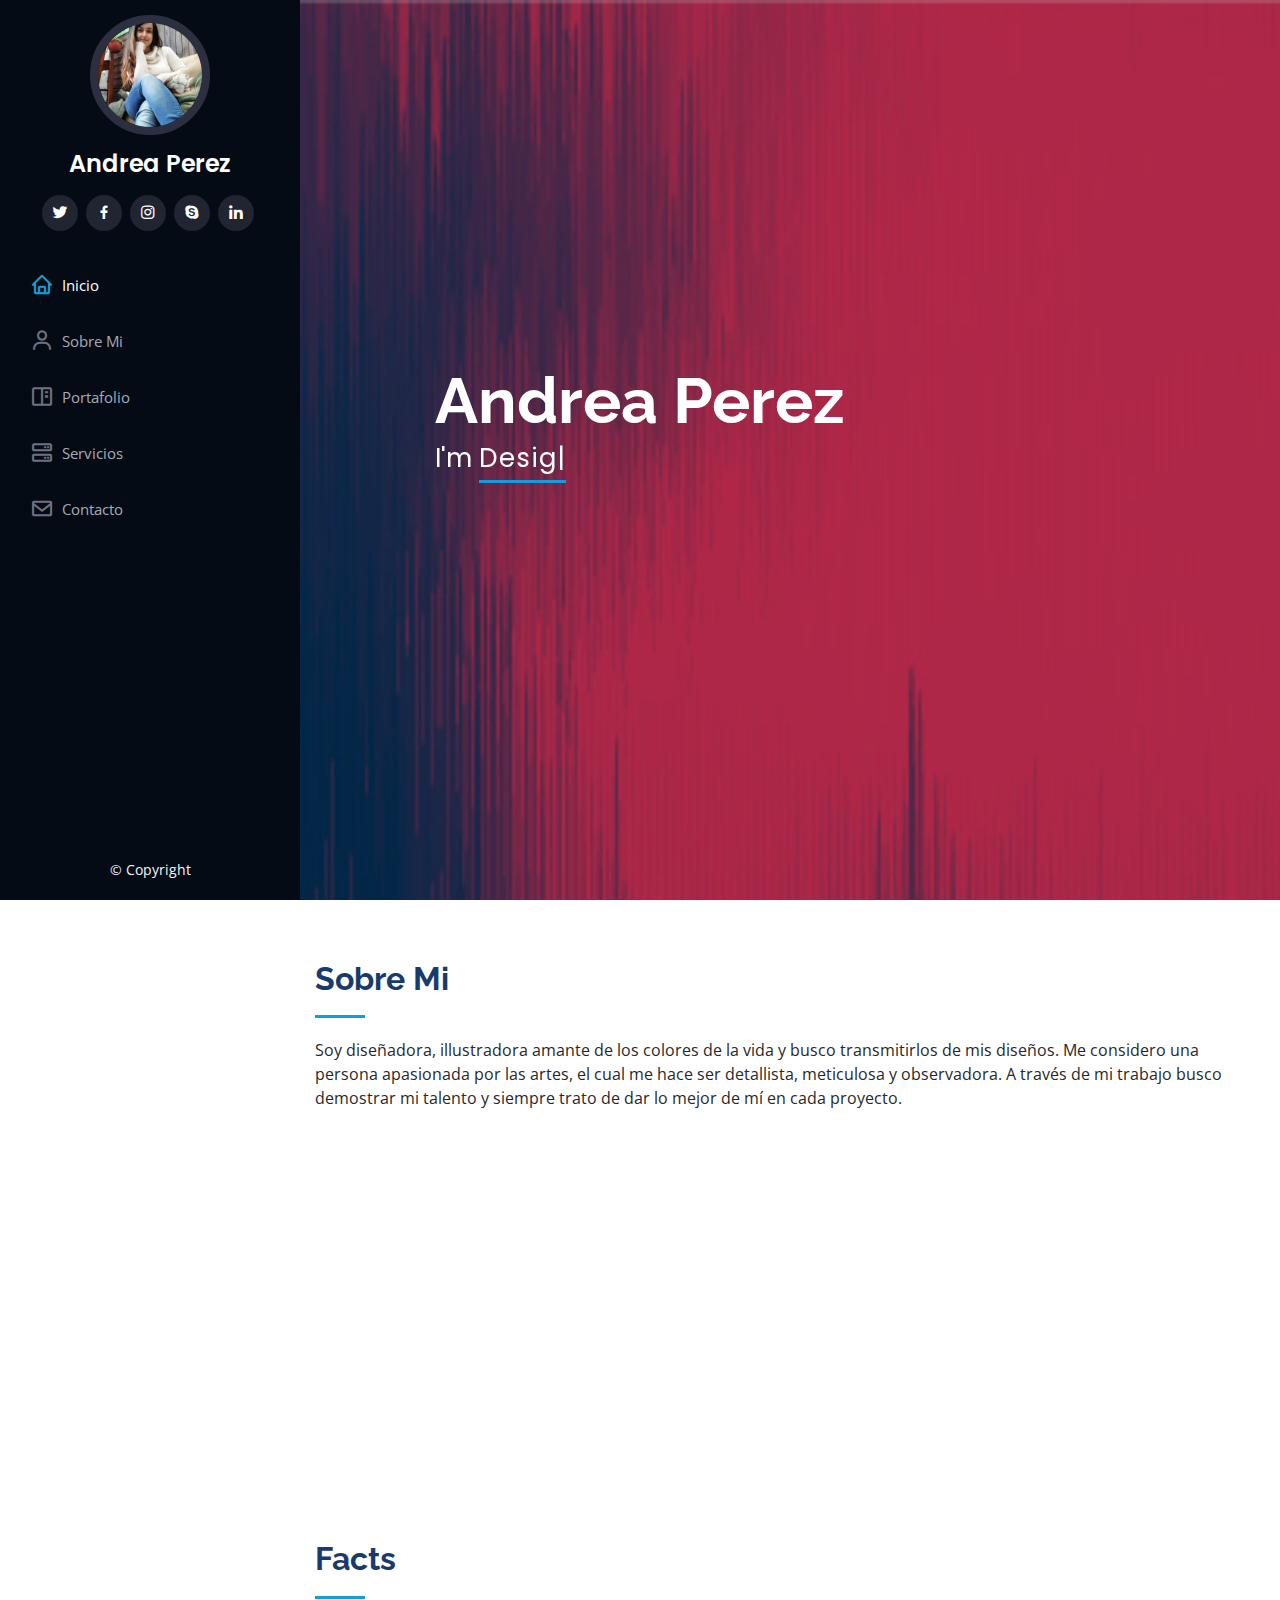
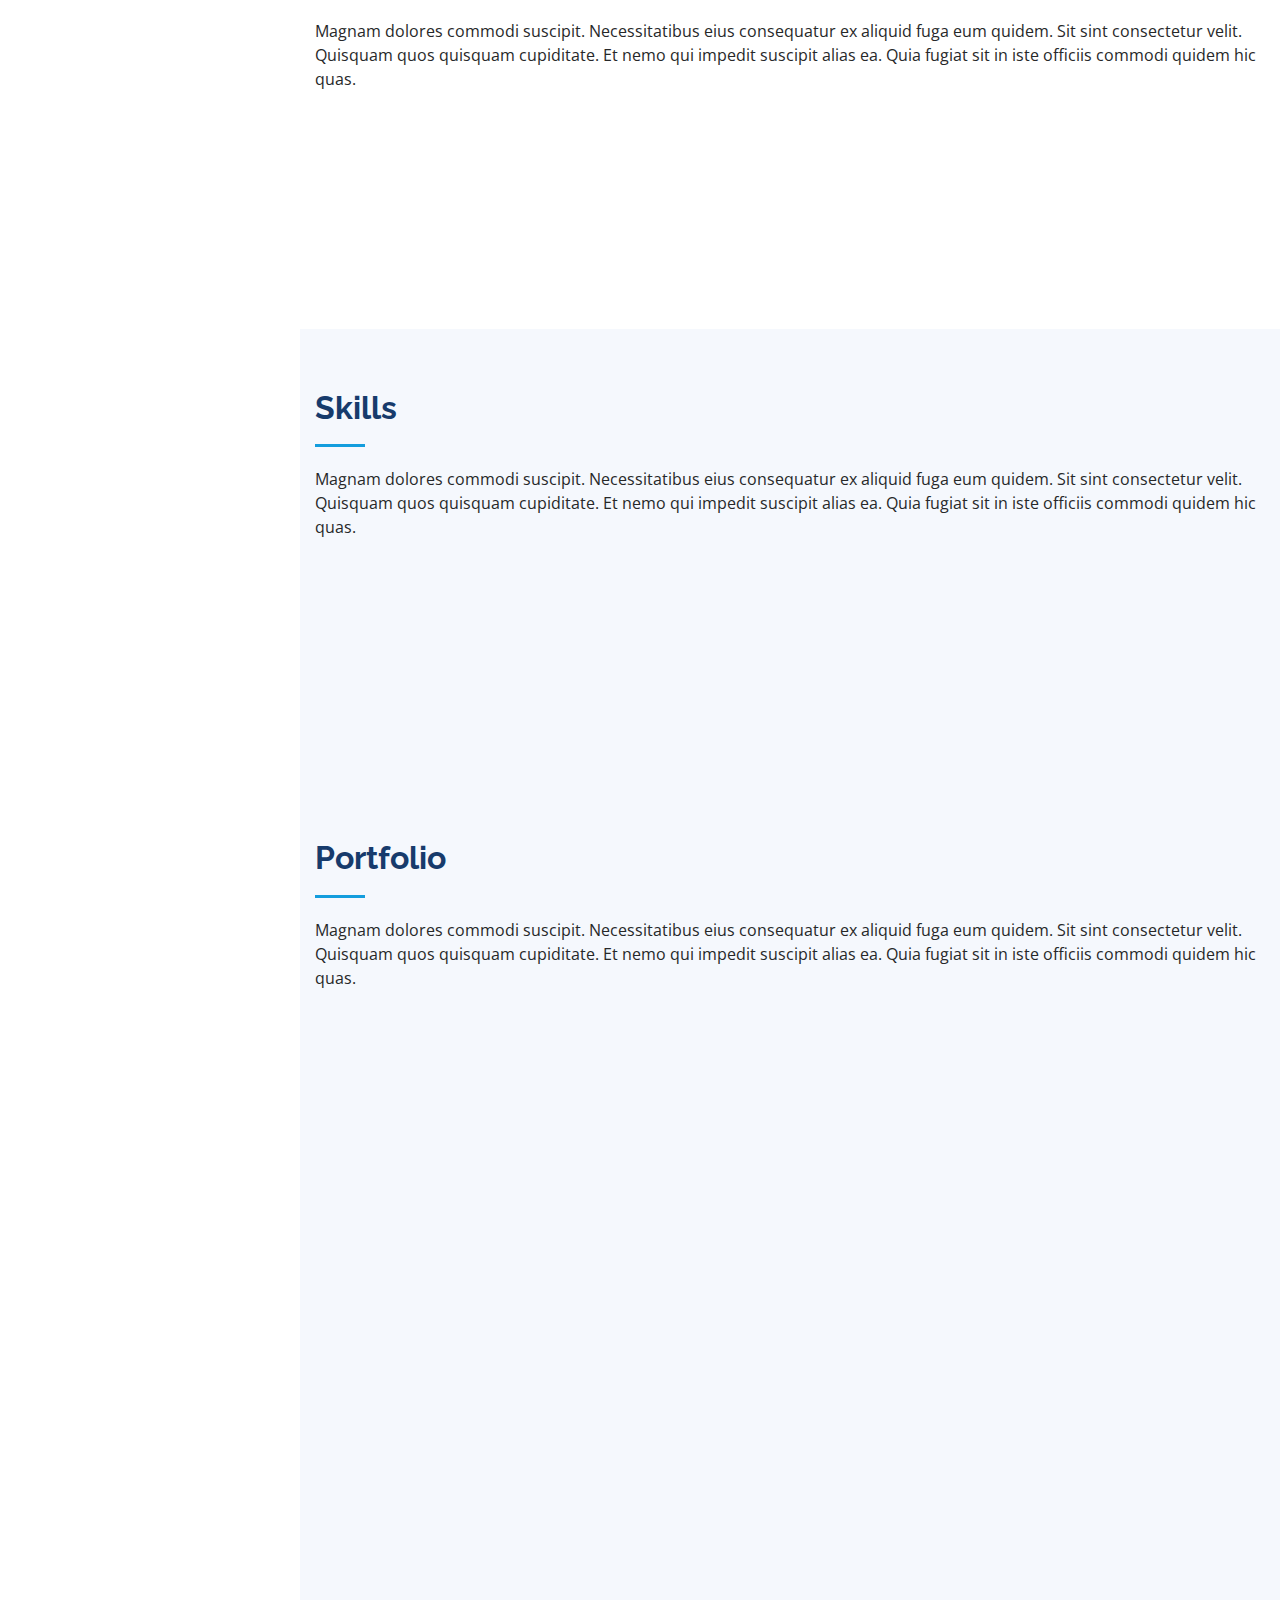
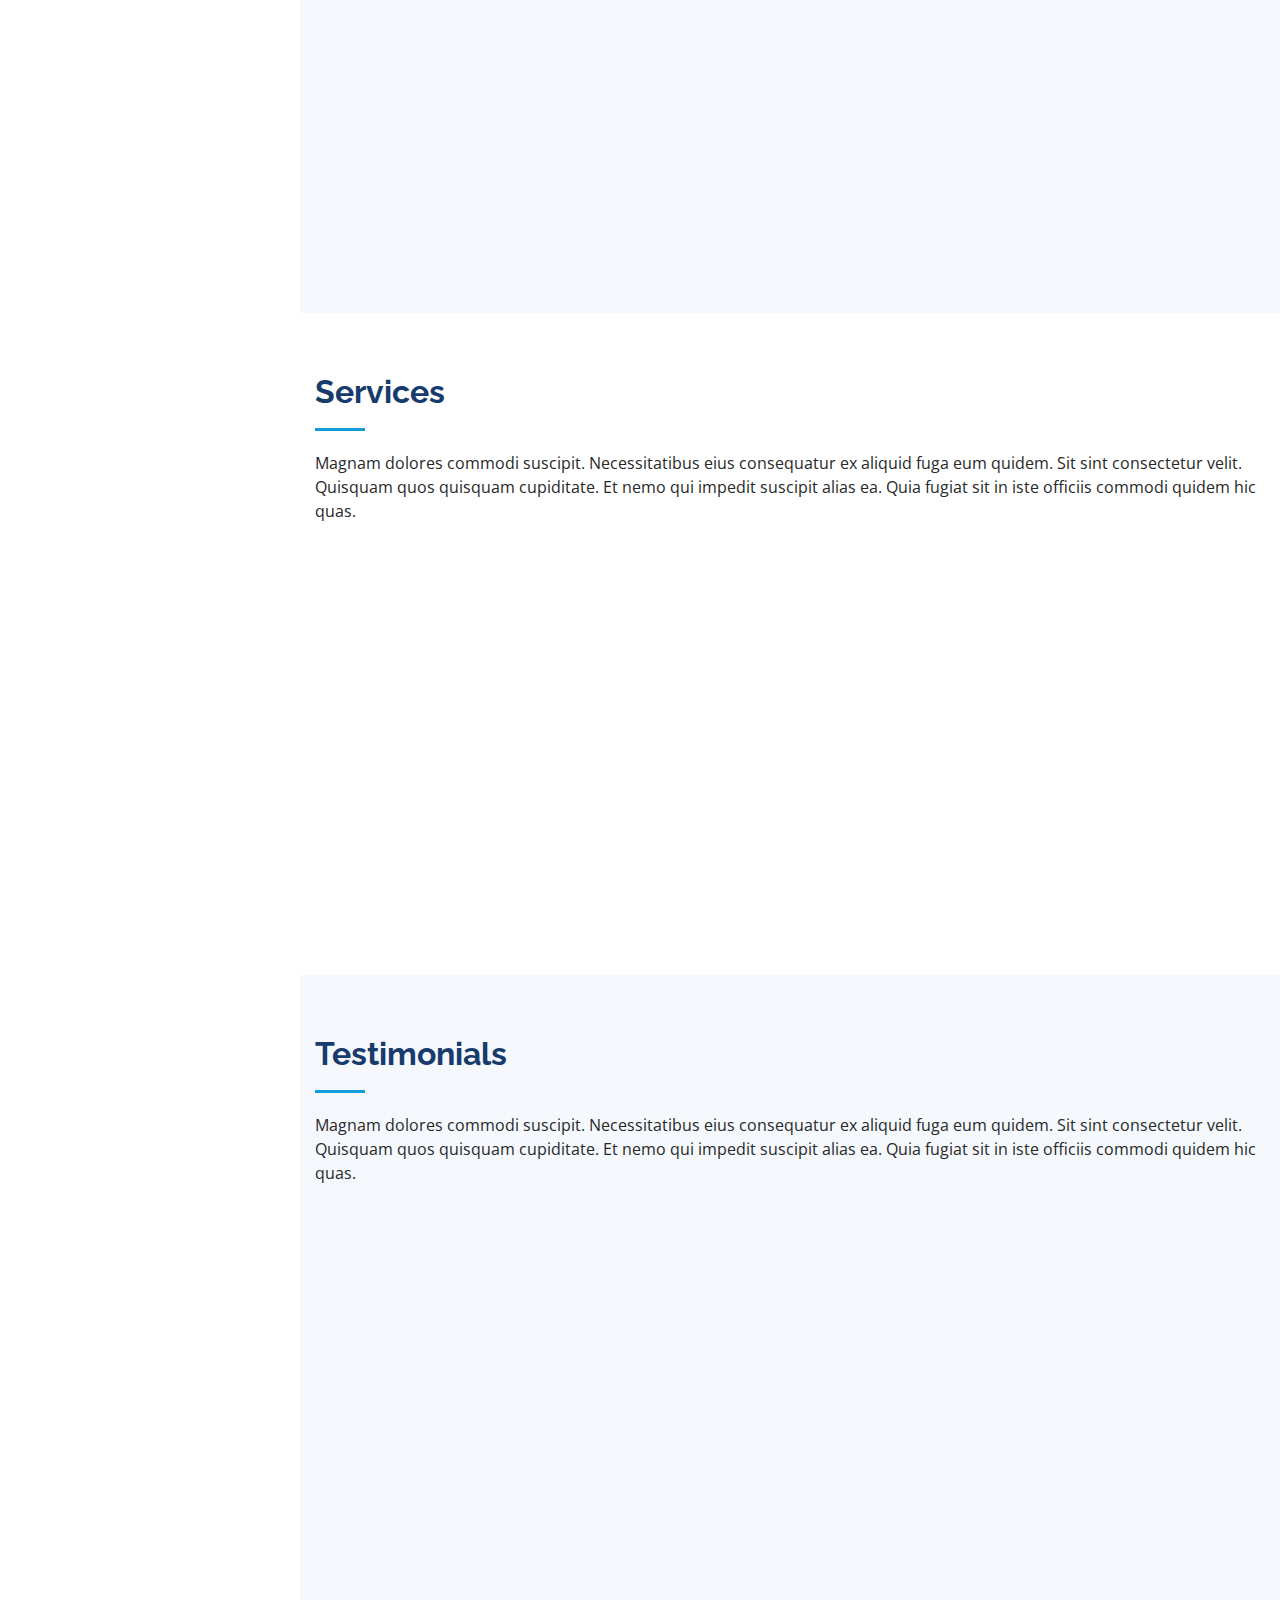
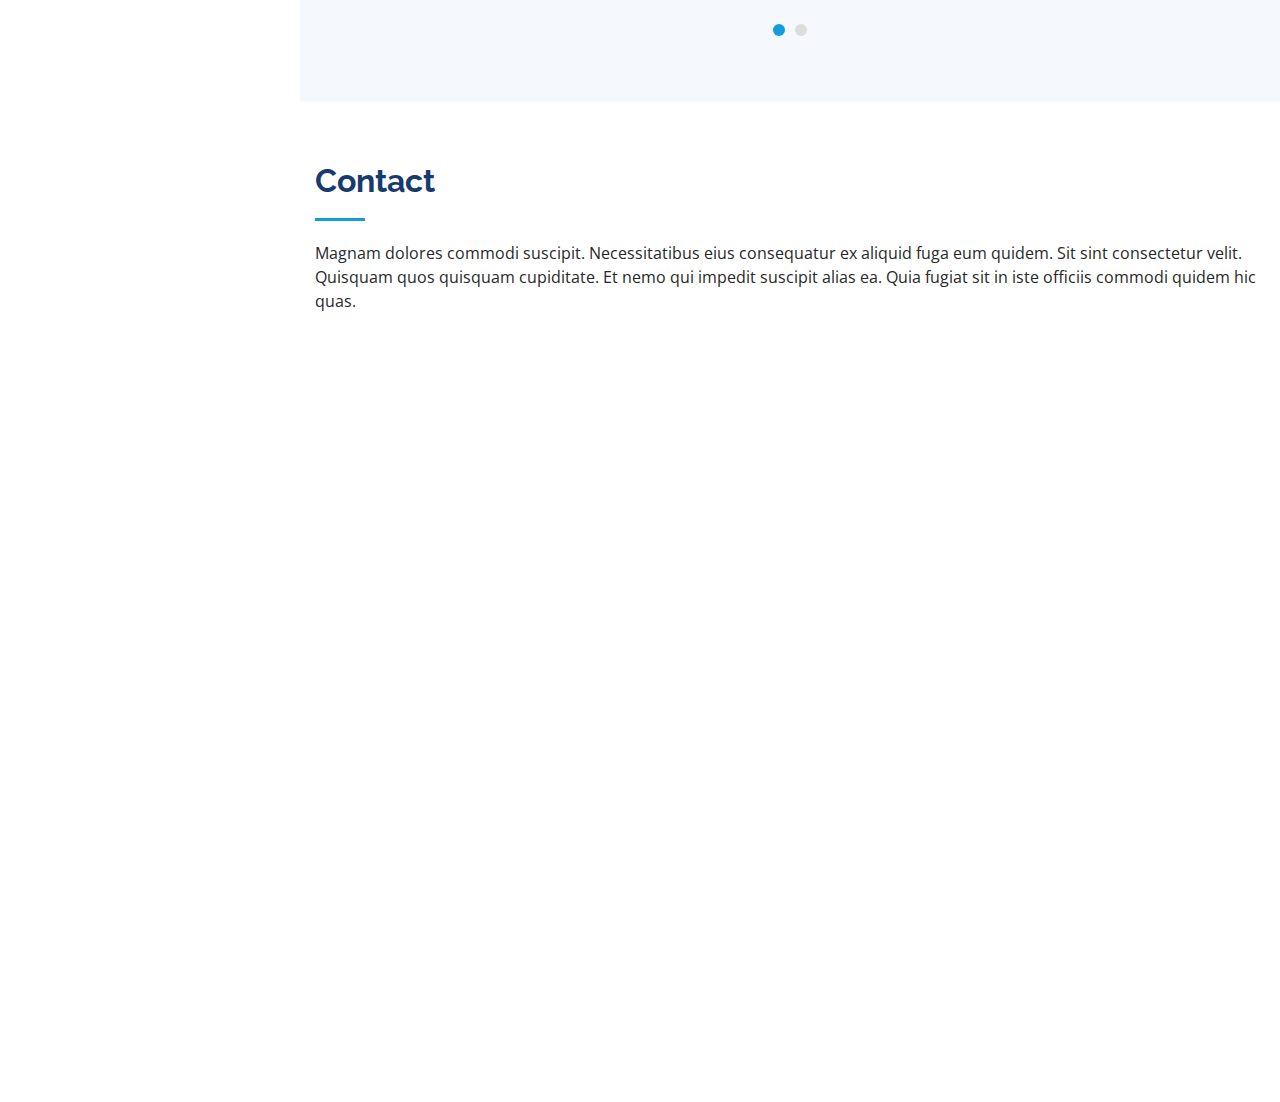
==== index.html @ a69d8f28 "Initial commit" ====
<!DOCTYPE html>
<html lang="en">

<head>
  <meta charset="utf-8">
  <meta content="width=device-width, initial-scale=1.0" name="viewport">

  <title>Andydes</title>
  <meta content="" name="descriptison">
  <meta content="" name="keywords">

  <!-- Favicons -->
  <link href="assets/img/favicon.png" rel="icon">
  <link href="assets/img/apple-touch-icon.png" rel="apple-touch-icon">

  <!-- Google Fonts -->
  <link href="https://fonts.googleapis.com/css?family=Open+Sans:300,300i,400,400i,600,600i,700,700i|Raleway:300,300i,400,400i,500,500i,600,600i,700,700i|Poppins:300,300i,400,400i,500,500i,600,600i,700,700i" rel="stylesheet">

  <!-- Vendor CSS Files -->
  <link href="assets/vendor/bootstrap/css/bootstrap.min.css" rel="stylesheet">
  <link href="assets/vendor/icofont/icofont.min.css" rel="stylesheet">
  <link href="assets/vendor/boxicons/css/boxicons.min.css" rel="stylesheet">
  <link href="assets/vendor/venobox/venobox.css" rel="stylesheet">
  <link href="assets/vendor/owl.carousel/assets/owl.carousel.min.css" rel="stylesheet">
  <link href="assets/vendor/aos/aos.css" rel="stylesheet">

  <!-- Template Main CSS File -->
  <link href="assets/css/style.css" rel="stylesheet">

  <!-- =======================================================
  * Template Name: iPortfolio - v1.2.1
  * Template URL: https://bootstrapmade.com/iportfolio-bootstrap-portfolio-websites-template/
  * Author: BootstrapMade.com
  * License: https://bootstrapmade.com/license/
  ======================================================== -->
</head>

<body>

  <!-- ======= Mobile nav toggle button ======= -->
  <button type="button" class="mobile-nav-toggle d-xl-none"><i class="icofont-navigation-menu"></i></button>

  <!-- ======= Header ======= -->
  <header id="header">
    <div class="d-flex flex-column">

      <div class="profile">
        <img src="assets/img/profile-img.jpg" alt="" class="img-fluid rounded-circle">
        <h1 class="text-light"><a href="index.html">Andrea Perez</a></h1>
        <div class="social-links mt-3 text-center">
          <a href="#" class="twitter"><i class="bx bxl-twitter"></i></a>
          <a href="#" class="facebook"><i class="bx bxl-facebook"></i></a>
          <a href="https://www.instagram.com/andydes238/?hl=es-la" class="instagram"><i class="bx bxl-instagram"></i></a>
          <a href="#" class="google-plus"><i class="bx bxl-skype"></i></a>
          <a href="#" class="linkedin"><i class="bx bxl-linkedin"></i></a>
        </div>
      </div>

      <nav class="nav-menu">
        <ul>
          <li class="active"><a href="index.html"><i class="bx bx-home"></i> <span>Inicio</span></a></li>
          <li><a href="#about"><i class="bx bx-user"></i> <span>Sobre Mi</span></a></li>
          <li><a href="#portfolio"><i class="bx bx-book-content"></i> Portafolio</a></li>
          <li><a href="#services"><i class="bx bx-server"></i> Servicios</a></li>
          <li><a href="#contact"><i class="bx bx-envelope"></i> Contacto</a></li>

        </ul>
      </nav><!-- .nav-menu -->
      <button type="button" class="mobile-nav-toggle d-xl-none"><i class="icofont-navigation-menu"></i></button>

    </div>
  </header><!-- End Header -->

  <!-- ======= Hero Section ======= -->
  <section id="hero" class="d-flex flex-column justify-content-center align-items-center">
    <div class="hero-container" data-aos="fade-in">
      <h1>Andrea Perez</h1>
      <p>I'm <span class="typed" data-typed-items="Designer, Freelancer, Photographer"></span></p>
    </div>
  </section><!-- End Hero -->

  <main id="main">

    <!-- ======= About Section ======= -->
    <section id="about" class="about">
      <div class="container">

        <div class="section-title">
          <h2>Sobre Mi</h2>
          <p>Soy diseñadora, illustradora amante de los colores de la vida y busco transmitirlos de mis diseños. Me considero una persona apasionada por las artes, 
            el cual me hace ser detallista, meticulosa y observadora.
            A través de mi trabajo busco demostrar mi talento y siempre trato de dar lo mejor de mí en cada proyecto.
          </p>
        </div>

        <div class="row">
          <div class="col-lg-4" data-aos="fade-right">
            <img src="assets/img/profile-img.jpg" class="img-fluid" alt="">
          </div>
          <div class="col-lg-8 pt-4 pt-lg-0 content" data-aos="fade-left">
            <h3>Diseñadora &amp; Front-end.</h3>
            <p class="font-italic">
              El diseño es lo que está siempre presente en todo lo que hacemos.
            </p>
            <br>
            <div class="row">
              <div class="col-lg-6">
                <ul>
                  <li><i class="icofont-rounded-right"></i> <strong>Telefono:</strong> +54 221 3643961</li>
                  <li><i class="icofont-rounded-right"></i> <strong>Ciudad:</strong> La Plata, Argentina</li>
                  <li><i class="icofont-rounded-right"></i> <strong>Correo:</strong> andydes23@gmail.com</li>
                </ul>
              </div>
              <div class="col-lg-6">
                <ul>
                  <li><i class="icofont-rounded-right"></i> <strong>Fecha de Nacimiento: </strong> 8 Oct 1993</li>
                  <li><i class="icofont-rounded-right"></i> <strong>Edad:</strong> 26</li>
                  <li><i class="icofont-rounded-right"></i> <strong>Freelance:</strong> Disponible</li>
                </ul>
              </div>
              <br>
              <br>
            </div>
          </div>
        </div>

      </div>
    </section><!-- End About Section -->

    <!-- ======= Facts Section ======= -->
    <section id="facts" class="facts">
      <div class="container">

        <div class="section-title">
          <h2>Facts</h2>
          <p>Magnam dolores commodi suscipit. Necessitatibus eius consequatur ex aliquid fuga eum quidem. Sit sint consectetur velit. Quisquam quos quisquam cupiditate. Et nemo qui impedit suscipit alias ea. Quia fugiat sit in iste officiis commodi quidem hic quas.</p>
        </div>

        <div class="row no-gutters">

          <div class="col-lg-3 col-md-6 d-md-flex align-items-md-stretch" data-aos="fade-up">
            <div class="count-box">
              <i class="icofont-simple-smile"></i>
              <span data-toggle="counter-up">232</span>
              <p><strong>Happy Clients</strong> consequuntur quae</p>
            </div>
          </div>

          <div class="col-lg-3 col-md-6 d-md-flex align-items-md-stretch" data-aos="fade-up" data-aos-delay="100">
            <div class="count-box">
              <i class="icofont-document-folder"></i>
              <span data-toggle="counter-up">521</span>
              <p><strong>Projects</strong> adipisci atque cum quia aut</p>
            </div>
          </div>

          <div class="col-lg-3 col-md-6 d-md-flex align-items-md-stretch" data-aos="fade-up" data-aos-delay="200">
            <div class="count-box">
              <i class="icofont-live-support"></i>
              <span data-toggle="counter-up">1,463</span>
              <p><strong>Hours Of Support</strong> aut commodi quaerat</p>
            </div>
          </div>

          <div class="col-lg-3 col-md-6 d-md-flex align-items-md-stretch" data-aos="fade-up" data-aos-delay="300">
            <div class="count-box">
              <i class="icofont-users-alt-5"></i>
              <span data-toggle="counter-up">15</span>
              <p><strong>Hard Workers</strong> rerum asperiores dolor</p>
            </div>
          </div>

        </div>

      </div>
    </section><!-- End Facts Section -->

    <!-- ======= Skills Section ======= -->
    <section id="skills" class="skills section-bg">
      <div class="container">

        <div class="section-title">
          <h2>Skills</h2>
          <p>Magnam dolores commodi suscipit. Necessitatibus eius consequatur ex aliquid fuga eum quidem. Sit sint consectetur velit. Quisquam quos quisquam cupiditate. Et nemo qui impedit suscipit alias ea. Quia fugiat sit in iste officiis commodi quidem hic quas.</p>
        </div>

        <div class="row skills-content">

          <div class="col-lg-6" data-aos="fade-up">

            <div class="progress">
              <span class="skill">HTML <i class="val">100%</i></span>
              <div class="progress-bar-wrap">
                <div class="progress-bar" role="progressbar" aria-valuenow="100" aria-valuemin="0" aria-valuemax="100"></div>
              </div>
            </div>

            <div class="progress">
              <span class="skill">CSS <i class="val">90%</i></span>
              <div class="progress-bar-wrap">
                <div class="progress-bar" role="progressbar" aria-valuenow="90" aria-valuemin="0" aria-valuemax="100"></div>
              </div>
            </div>

            <div class="progress">
              <span class="skill">JavaScript <i class="val">75%</i></span>
              <div class="progress-bar-wrap">
                <div class="progress-bar" role="progressbar" aria-valuenow="75" aria-valuemin="0" aria-valuemax="100"></div>
              </div>
            </div>

          </div>

          <div class="col-lg-6" data-aos="fade-up" data-aos-delay="100">

            <div class="progress">
              <span class="skill">PHP <i class="val">80%</i></span>
              <div class="progress-bar-wrap">
                <div class="progress-bar" role="progressbar" aria-valuenow="80" aria-valuemin="0" aria-valuemax="100"></div>
              </div>
            </div>

            <div class="progress">
              <span class="skill">WordPress/CMS <i class="val">90%</i></span>
              <div class="progress-bar-wrap">
                <div class="progress-bar" role="progressbar" aria-valuenow="90" aria-valuemin="0" aria-valuemax="100"></div>
              </div>
            </div>

            <div class="progress">
              <span class="skill">Photoshop <i class="val">55%</i></span>
              <div class="progress-bar-wrap">
                <div class="progress-bar" role="progressbar" aria-valuenow="55" aria-valuemin="0" aria-valuemax="100"></div>
              </div>
            </div>

          </div>

        </div>

      </div>
    </section><!-- End Skills Section -->

    <!-- ======= Portfolio Section ======= -->
    <section id="portfolio" class="portfolio section-bg">
      <div class="container">

        <div class="section-title">
          <h2>Portfolio</h2>
          <p>Magnam dolores commodi suscipit. Necessitatibus eius consequatur ex aliquid fuga eum quidem. Sit sint consectetur velit. Quisquam quos quisquam cupiditate. Et nemo qui impedit suscipit alias ea. Quia fugiat sit in iste officiis commodi quidem hic quas.</p>
        </div>

        <div class="row" data-aos="fade-up">
          <div class="col-lg-12 d-flex justify-content-center">
            <ul id="portfolio-flters">
              <li data-filter="*" class="filter-active">All</li>
              <li data-filter=".filter-app">App</li>
              <li data-filter=".filter-card">Card</li>
              <li data-filter=".filter-web">Web</li>
            </ul>
          </div>
        </div>

        <div class="row portfolio-container" data-aos="fade-up" data-aos-delay="100">

          <div class="col-lg-4 col-md-6 portfolio-item filter-app">
            <div class="portfolio-wrap">
              <img src="assets/img/portfolio/portfolio-1.jpg" class="img-fluid" alt="">
              <div class="portfolio-links">
                <a href="assets/img/portfolio/portfolio-1.jpg" data-gall="portfolioGallery" class="venobox" title="App 1"><i class="bx bx-plus"></i></a>
                <a href="portfolio-details.html" title="More Details"><i class="bx bx-link"></i></a>
              </div>
            </div>
          </div>

          <div class="col-lg-4 col-md-6 portfolio-item filter-web">
            <div class="portfolio-wrap">
              <img src="assets/img/portfolio/portfolio-2.jpg" class="img-fluid" alt="">
              <div class="portfolio-links">
                <a href="assets/img/portfolio/portfolio-2.jpg" data-gall="portfolioGallery" class="venobox" title="Web 3"><i class="bx bx-plus"></i></a>
                <a href="portfolio-details.html" title="More Details"><i class="bx bx-link"></i></a>
              </div>
            </div>
          </div>

          <div class="col-lg-4 col-md-6 portfolio-item filter-app">
            <div class="portfolio-wrap">
              <img src="assets/img/portfolio/portfolio-3.jpg" class="img-fluid" alt="">
              <div class="portfolio-links">
                <a href="assets/img/portfolio/portfolio-3.jpg" data-gall="portfolioGallery" class="venobox" title="App 2"><i class="bx bx-plus"></i></a>
                <a href="portfolio-details.html" title="More Details"><i class="bx bx-link"></i></a>
              </div>
            </div>
          </div>

          <div class="col-lg-4 col-md-6 portfolio-item filter-card">
            <div class="portfolio-wrap">
              <img src="assets/img/portfolio/portfolio-4.jpg" class="img-fluid" alt="">
              <div class="portfolio-links">
                <a href="assets/img/portfolio/portfolio-4.jpg" data-gall="portfolioGallery" class="venobox" title="Card 2"><i class="bx bx-plus"></i></a>
                <a href="portfolio-details.html" title="More Details"><i class="bx bx-link"></i></a>
              </div>
            </div>
          </div>

          <div class="col-lg-4 col-md-6 portfolio-item filter-web">
            <div class="portfolio-wrap">
              <img src="assets/img/portfolio/portfolio-5.jpg" class="img-fluid" alt="">
              <div class="portfolio-links">
                <a href="assets/img/portfolio/portfolio-5.jpg" data-gall="portfolioGallery" class="venobox" title="Web 2"><i class="bx bx-plus"></i></a>
                <a href="portfolio-details.html" title="More Details"><i class="bx bx-link"></i></a>
              </div>
            </div>
          </div>

          <div class="col-lg-4 col-md-6 portfolio-item filter-app">
            <div class="portfolio-wrap">
              <img src="assets/img/portfolio/portfolio-6.jpg" class="img-fluid" alt="">
              <div class="portfolio-links">
                <a href="assets/img/portfolio/portfolio-6.jpg" data-gall="portfolioGallery" class="venobox" title="App 3"><i class="bx bx-plus"></i></a>
                <a href="portfolio-details.html" title="More Details"><i class="bx bx-link"></i></a>
              </div>
            </div>
          </div>

          <div class="col-lg-4 col-md-6 portfolio-item filter-card">
            <div class="portfolio-wrap">
              <img src="assets/img/portfolio/portfolio-7.jpg" class="img-fluid" alt="">
              <div class="portfolio-links">
                <a href="assets/img/portfolio/portfolio-7.jpg" data-gall="portfolioGallery" class="venobox" title="Card 1"><i class="bx bx-plus"></i></a>
                <a href="portfolio-details.html" title="More Details"><i class="bx bx-link"></i></a>
              </div>
            </div>
          </div>

          <div class="col-lg-4 col-md-6 portfolio-item filter-card">
            <div class="portfolio-wrap">
              <img src="assets/img/portfolio/portfolio-8.jpg" class="img-fluid" alt="">
              <div class="portfolio-links">
                <a href="assets/img/portfolio/portfolio-8.jpg" data-gall="portfolioGallery" class="venobox" title="Card 3"><i class="bx bx-plus"></i></a>
                <a href="portfolio-details.html" title="More Details"><i class="bx bx-link"></i></a>
              </div>
            </div>
          </div>

          <div class="col-lg-4 col-md-6 portfolio-item filter-web">
            <div class="portfolio-wrap">
              <img src="assets/img/portfolio/portfolio-9.jpg" class="img-fluid" alt="">
              <div class="portfolio-links">
                <a href="assets/img/portfolio/portfolio-9.jpg" data-gall="portfolioGallery" class="venobox" title="Web 3"><i class="bx bx-plus"></i></a>
                <a href="portfolio-details.html" title="More Details"><i class="bx bx-link"></i></a>
              </div>
            </div>
          </div>

        </div>

      </div>
    </section><!-- End Portfolio Section -->

    <!-- ======= Services Section ======= -->
    <section id="services" class="services">
      <div class="container">

        <div class="section-title">
          <h2>Services</h2>
          <p>Magnam dolores commodi suscipit. Necessitatibus eius consequatur ex aliquid fuga eum quidem. Sit sint consectetur velit. Quisquam quos quisquam cupiditate. Et nemo qui impedit suscipit alias ea. Quia fugiat sit in iste officiis commodi quidem hic quas.</p>
        </div>

        <div class="row">
          <div class="col-lg-4 col-md-6 icon-box" data-aos="fade-up">
            <div class="icon"><i class="icofont-computer"></i></div>
            <h4 class="title"><a href="">Lorem Ipsum</a></h4>
            <p class="description">Voluptatum deleniti atque corrupti quos dolores et quas molestias excepturi sint occaecati cupiditate non provident</p>
          </div>
          <div class="col-lg-4 col-md-6 icon-box" data-aos="fade-up" data-aos-delay="100">
            <div class="icon"><i class="icofont-chart-bar-graph"></i></div>
            <h4 class="title"><a href="">Dolor Sitema</a></h4>
            <p class="description">Minim veniam, quis nostrud exercitation ullamco laboris nisi ut aliquip ex ea commodo consequat tarad limino ata</p>
          </div>
          <div class="col-lg-4 col-md-6 icon-box" data-aos="fade-up" data-aos-delay="200">
            <div class="icon"><i class="icofont-earth"></i></div>
            <h4 class="title"><a href="">Sed ut perspiciatis</a></h4>
            <p class="description">Duis aute irure dolor in reprehenderit in voluptate velit esse cillum dolore eu fugiat nulla pariatur</p>
          </div>
          <div class="col-lg-4 col-md-6 icon-box" data-aos="fade-up" data-aos-delay="300">
            <div class="icon"><i class="icofont-image"></i></div>
            <h4 class="title"><a href="">Magni Dolores</a></h4>
            <p class="description">Excepteur sint occaecat cupidatat non proident, sunt in culpa qui officia deserunt mollit anim id est laborum</p>
          </div>
          <div class="col-lg-4 col-md-6 icon-box" data-aos="fade-up" data-aos-delay="400">
            <div class="icon"><i class="icofont-settings"></i></div>
            <h4 class="title"><a href="">Nemo Enim</a></h4>
            <p class="description">At vero eos et accusamus et iusto odio dignissimos ducimus qui blanditiis praesentium voluptatum deleniti atque</p>
          </div>
          <div class="col-lg-4 col-md-6 icon-box" data-aos="fade-up" data-aos-delay="500">
            <div class="icon"><i class="icofont-tasks-alt"></i></div>
            <h4 class="title"><a href="">Eiusmod Tempor</a></h4>
            <p class="description">Et harum quidem rerum facilis est et expedita distinctio. Nam libero tempore, cum soluta nobis est eligendi</p>
          </div>
        </div>

      </div>
    </section><!-- End Services Section -->

    <!-- ======= Testimonials Section ======= -->
    <section id="testimonials" class="testimonials section-bg">
      <div class="container">

        <div class="section-title">
          <h2>Testimonials</h2>
          <p>Magnam dolores commodi suscipit. Necessitatibus eius consequatur ex aliquid fuga eum quidem. Sit sint consectetur velit. Quisquam quos quisquam cupiditate. Et nemo qui impedit suscipit alias ea. Quia fugiat sit in iste officiis commodi quidem hic quas.</p>
        </div>

        <div class="owl-carousel testimonials-carousel">

          <div class="testimonial-item" data-aos="fade-up">
            <p>
              <i class="bx bxs-quote-alt-left quote-icon-left"></i>
              Proin iaculis purus consequat sem cure digni ssim donec porttitora entum suscipit rhoncus. Accusantium quam, ultricies eget id, aliquam eget nibh et. Maecen aliquam, risus at semper.
              <i class="bx bxs-quote-alt-right quote-icon-right"></i>
            </p>
            <img src="assets/img/testimonials/testimonials-1.jpg" class="testimonial-img" alt="">
            <h3>Saul Goodman</h3>
            <h4>Ceo &amp; Founder</h4>
          </div>

          <div class="testimonial-item" data-aos="fade-up" data-aos-delay="100">
            <p>
              <i class="bx bxs-quote-alt-left quote-icon-left"></i>
              Export tempor illum tamen malis malis eram quae irure esse labore quem cillum quid cillum eram malis quorum velit fore eram velit sunt aliqua noster fugiat irure amet legam anim culpa.
              <i class="bx bxs-quote-alt-right quote-icon-right"></i>
            </p>
            <img src="assets/img/testimonials/testimonials-2.jpg" class="testimonial-img" alt="">
            <h3>Sara Wilsson</h3>
            <h4>Designer</h4>
          </div>

          <div class="testimonial-item" data-aos="fade-up" data-aos-delay="200">
            <p>
              <i class="bx bxs-quote-alt-left quote-icon-left"></i>
              Enim nisi quem export duis labore cillum quae magna enim sint quorum nulla quem veniam duis minim tempor labore quem eram duis noster aute amet eram fore quis sint minim.
              <i class="bx bxs-quote-alt-right quote-icon-right"></i>
            </p>
            <img src="assets/img/testimonials/testimonials-3.jpg" class="testimonial-img" alt="">
            <h3>Jena Karlis</h3>
            <h4>Store Owner</h4>
          </div>

          <div class="testimonial-item" data-aos="fade-up" data-aos-delay="300">
            <p>
              <i class="bx bxs-quote-alt-left quote-icon-left"></i>
              Fugiat enim eram quae cillum dolore dolor amet nulla culpa multos export minim fugiat minim velit minim dolor enim duis veniam ipsum anim magna sunt elit fore quem dolore labore illum veniam.
              <i class="bx bxs-quote-alt-right quote-icon-right"></i>
            </p>
            <img src="assets/img/testimonials/testimonials-4.jpg" class="testimonial-img" alt="">
            <h3>Matt Brandon</h3>
            <h4>Freelancer</h4>
          </div>

          <div class="testimonial-item" data-aos="fade-up" data-aos-delay="400">
            <p>
              <i class="bx bxs-quote-alt-left quote-icon-left"></i>
              Quis quorum aliqua sint quem legam fore sunt eram irure aliqua veniam tempor noster veniam enim culpa labore duis sunt culpa nulla illum cillum fugiat legam esse veniam culpa fore nisi cillum quid.
              <i class="bx bxs-quote-alt-right quote-icon-right"></i>
            </p>
            <img src="assets/img/testimonials/testimonials-5.jpg" class="testimonial-img" alt="">
            <h3>John Larson</h3>
            <h4>Entrepreneur</h4>
          </div>

        </div>

      </div>
    </section><!-- End Testimonials Section -->

    <!-- ======= Contact Section ======= -->
    <section id="contact" class="contact">
      <div class="container">

        <div class="section-title">
          <h2>Contact</h2>
          <p>Magnam dolores commodi suscipit. Necessitatibus eius consequatur ex aliquid fuga eum quidem. Sit sint consectetur velit. Quisquam quos quisquam cupiditate. Et nemo qui impedit suscipit alias ea. Quia fugiat sit in iste officiis commodi quidem hic quas.</p>
        </div>

        <div class="row" data-aos="fade-in">

          <div class="col-lg-5 d-flex align-items-stretch">
            <div class="info">
              <div class="address">
                <i class="icofont-google-map"></i>
                <h4>Location:</h4>
                <p>A108 Adam Street, New York, NY 535022</p>
              </div>

              <div class="email">
                <i class="icofont-envelope"></i>
                <h4>Email:</h4>
                <p>info@example.com</p>
              </div>

              <div class="phone">
                <i class="icofont-phone"></i>
                <h4>Call:</h4>
                <p>+1 5589 55488 55s</p>
              </div>

              <iframe src="https://www.google.com/maps/embed?pb=!1m14!1m8!1m3!1d12097.433213460943!2d-74.0062269!3d40.7101282!3m2!1i1024!2i768!4f13.1!3m3!1m2!1s0x0%3A0xb89d1fe6bc499443!2sDowntown+Conference+Center!5e0!3m2!1smk!2sbg!4v1539943755621" frameborder="0" style="border:0; width: 100%; height: 290px;" allowfullscreen></iframe>
            </div>

          </div>

          <div class="col-lg-7 mt-5 mt-lg-0 d-flex align-items-stretch">
            <form action="forms/contact.php" method="post" role="form" class="php-email-form">
              <div class="form-row">
                <div class="form-group col-md-6">
                  <label for="name">Your Name</label>
                  <input type="text" name="name" class="form-control" id="name" data-rule="minlen:4" data-msg="Please enter at least 4 chars" />
                  <div class="validate"></div>
                </div>
                <div class="form-group col-md-6">
                  <label for="name">Your Email</label>
                  <input type="email" class="form-control" name="email" id="email" data-rule="email" data-msg="Please enter a valid email" />
                  <div class="validate"></div>
                </div>
              </div>
              <div class="form-group">
                <label for="name">Subject</label>
                <input type="text" class="form-control" name="subject" id="subject" data-rule="minlen:4" data-msg="Please enter at least 8 chars of subject" />
                <div class="validate"></div>
              </div>
              <div class="form-group">
                <label for="name">Message</label>
                <textarea class="form-control" name="message" rows="10" data-rule="required" data-msg="Please write something for us"></textarea>
                <div class="validate"></div>
              </div>
              <div class="mb-3">
                <div class="loading">Loading</div>
                <div class="error-message"></div>
                <div class="sent-message">Your message has been sent. Thank you!</div>
              </div>
              <div class="text-center"><button type="submit">Send Message</button></div>
            </form>
          </div>

        </div>

      </div>
    </section><!-- End Contact Section -->

  </main><!-- End #main -->

  <!-- ======= Footer ======= -->
  <footer id="footer">
    <div class="container">
      <div class="copyright">
        &copy; Copyright <strong><span></span></strong>
      </div>
      <div class="credits">
        <!-- All the links in the footer should remain intact. -->
        <!-- You can delete the links only if you purchased the pro version. -->
        <!-- Licensing information: https://bootstrapmade.com/license/ -->
        <!-- Purchase the pro version with working PHP/AJAX contact form: https://bootstrapmade.com/iportfolio-bootstrap-portfolio-websites-template/ -->
        <a href="https://bootstrapmade.com/"></a>
      </div>
    </div>
  </footer><!-- End  Footer -->

  <a href="#" class="back-to-top"><i class="icofont-simple-up"></i></a>

  <!-- Vendor JS Files -->
  <script src="assets/vendor/jquery/jquery.min.js"></script>
  <script src="assets/vendor/bootstrap/js/bootstrap.bundle.min.js"></script>
  <script src="assets/vendor/jquery.easing/jquery.easing.min.js"></script>
  <script src="assets/vendor/php-email-form/validate.js"></script>
  <script src="assets/vendor/waypoints/jquery.waypoints.min.js"></script>
  <script src="assets/vendor/counterup/counterup.min.js"></script>
  <script src="assets/vendor/isotope-layout/isotope.pkgd.min.js"></script>
  <script src="assets/vendor/venobox/venobox.min.js"></script>
  <script src="assets/vendor/owl.carousel/owl.carousel.min.js"></script>
  <script src="assets/vendor/typed.js/typed.min.js"></script>
  <script src="assets/vendor/aos/aos.js"></script>

  <!-- Template Main JS File -->
  <script src="assets/js/main.js"></script>

</body>

</html>
---- assets/vendor/venobox/venobox.css ----
/* ------ venobox.css --------*/
.vbox-overlay *, .vbox-overlay *:before, .vbox-overlay *:after{
    -webkit-backface-visibility: hidden;
    -webkit-box-sizing:border-box;
    -moz-box-sizing:border-box;
    box-sizing:border-box;
}
.vbox-overlay * { 
    -webkit-backface-visibility: visible;
    backface-visibility: visible;
}
.vbox-overlay{
    display: -webkit-flex;
    display: flex;
    -webkit-flex-direction: column;
    flex-direction: column;
    -webkit-justify-content: center;
    justify-content: center;
    -webkit-align-items: center;
    align-items: center;
    position: fixed;
    left: 0;
    top: 0;
    bottom: 0;
    right: 0;
    z-index: 1040;
    -webkit-transform:translateZ(1000px);
    transform: translateZ(1000px);
    transform-style: preserve-3d;
}

/* ----- navigation ----- */
.vbox-title{
    width: 100%;
    height: 40px;
    float: left;
    text-align: center;
    line-height: 28px;
    font-size: 12px;
    padding: 6px 40px;
    overflow: hidden;
    position: fixed;
    display: none;
    left: 0;
    z-index: 1050;
}
.vbox-close{
    cursor: pointer;
    position: fixed;
    top: -1px;
    right: 0;
    width: 50px;
    height: 40px;
    padding: 6px;
    display: block;
    background-position:10px center;
    overflow: hidden;
    font-size: 24px;
    line-height: 1;
    text-align: center;
    z-index: 1050;
}
.vbox-num{
    cursor: pointer;
    position: fixed;
    left: 0;
    height: 40px;
    display: block;
    overflow: hidden;
    line-height: 28px;
    font-size: 12px;
    padding: 6px 10px;
    display: none;
    z-index: 1050;
}
/* ----- navigation ARROWS ----- */
.vbox-next, .vbox-prev{
    position: fixed;
    top: 50%;
    margin-top: -15px;
    overflow: hidden;
    cursor: pointer;
    display: block;
    width: 45px;
    height: 45px;
    z-index: 1050;
}
.vbox-next span, .vbox-prev span{
    position: relative;
    width: 20px;
    height: 20px;
    border: 2px solid transparent;
    border-top-color: #B6B6B6;
    border-right-color: #B6B6B6;
    text-indent: -100px;
    position: absolute;
    top: 8px;
    display: block;
}
.vbox-prev{
    left: 15px;
}
.vbox-next{
    right: 15px;
}
.vbox-prev span{
    left: 10px;
    -ms-transform: rotate(-135deg);
    -webkit-transform: rotate(-135deg);
    transform: rotate(-135deg);
}
.vbox-next span{
    -ms-transform: rotate(45deg);
    -webkit-transform: rotate(45deg);
    transform: rotate(45deg);
    right: 10px;
}
/* ------- inline window ------ */
.vbox-inline{
    width: 420px;
    height: 315px;
    height: 70vh;
    padding: 10px;
    background: #fff;
    margin: 0 auto;
    overflow: auto;
    text-align: left;
}
/* ------- Video & iFrames window ------ */
.venoframe{
    max-width: 100%;
    width: 100%;
    border: none;
    width: 100%;
    height: 260px;
    height: 70vh;
}
.venoframe.vbvid{
    height: 260px;
}
@media (min-width: 768px) {
    .venoframe, .vbox-inline{
        width: 90%;
        height: 360px;
        height: 70vh;
    }
    .venoframe.vbvid{
        width: 640px;
        height: 360px;
    }
}
@media (min-width: 992px) {
    .venoframe, .vbox-inline{
        max-width: 1200px;
        width: 80%;
        height: 540px;
        height: 70vh;
    }
    .venoframe.vbvid{
        width: 960px;
        height: 540px;
    }
}
/* 
Please do NOT edit this part! 
or at least read this note: http://i.imgur.com/7C0ws9e.gif
*/
.vbox-open{
    overflow: hidden;
}
.vbox-container{
    position: absolute;
    left: 0;
    right: 0;
    top: 0;
    bottom: 0;
    overflow-x: hidden;
    overflow-y: scroll;
    overflow-scrolling: touch;
    -webkit-overflow-scrolling: touch;
    z-index: 20;
    max-height: 100%;

}

.vbox-content{
    text-align: center;
    float: left;
    width: 100%;
    position: relative;
    overflow: hidden;
    padding: 20px 4%;
}
.vbox-container img{
    max-width: 100%;
    height: auto;
}
.vbox-figlio{
    box-shadow: 0 0 12px rgba(0,0,0,0.19), 0 6px 6px rgba(0,0,0,0.23);
    max-width: 100%;
    text-align: initial;
}
img.vbox-figlio{
    -webkit-user-select: none;
-khtml-user-select: none;
-moz-user-select: none;
-o-user-select: none;
user-select: none;
}
.vbox-content.swipe-left{
    margin-left: -200px !important;
}
.vbox-content.swipe-right{
    margin-left: 200px !important;
}
.vbox-animated{
    webkit-transition: margin 300ms ease-out;
    transition: margin 300ms ease-out;
}

/* ---------- preloader ----------
 * SPINKIT 
 * http://tobiasahlin.com/spinkit/
-------------------------------- */
.sk-double-bounce,.sk-rotating-plane{width:40px;height:40px;margin:40px auto}.sk-rotating-plane{background-color:#333;-webkit-animation:sk-rotatePlane 1.2s infinite ease-in-out;animation:sk-rotatePlane 1.2s infinite ease-in-out}@-webkit-keyframes sk-rotatePlane{0%{-webkit-transform:perspective(120px) rotateX(0) rotateY(0);transform:perspective(120px) rotateX(0) rotateY(0)}50%{-webkit-transform:perspective(120px) rotateX(-180.1deg) rotateY(0);transform:perspective(120px) rotateX(-180.1deg) rotateY(0)}100%{-webkit-transform:perspective(120px) rotateX(-180deg) rotateY(-179.9deg);transform:perspective(120px) rotateX(-180deg) rotateY(-179.9deg)}}@keyframes sk-rotatePlane{0%{-webkit-transform:perspective(120px) rotateX(0) rotateY(0);transform:perspective(120px) rotateX(0) rotateY(0)}50%{-webkit-transform:perspective(120px) rotateX(-180.1deg) rotateY(0);transform:perspective(120px) rotateX(-180.1deg) rotateY(0)}100%{-webkit-transform:perspective(120px) rotateX(-180deg) rotateY(-179.9deg);transform:perspective(120px) rotateX(-180deg) rotateY(-179.9deg)}}.sk-double-bounce{position:relative}.sk-double-bounce .sk-child{width:100%;height:100%;border-radius:50%;background-color:#333;opacity:.6;position:absolute;top:0;left:0;-webkit-animation:sk-doubleBounce 2s infinite ease-in-out;animation:sk-doubleBounce 2s infinite ease-in-out}.sk-chasing-dots .sk-child,.sk-spinner-pulse,.sk-three-bounce .sk-child{background-color:#333;border-radius:100%}.sk-double-bounce .sk-double-bounce2{-webkit-animation-delay:-1s;animation-delay:-1s}@-webkit-keyframes sk-doubleBounce{0%,100%{-webkit-transform:scale(0);transform:scale(0)}50%{-webkit-transform:scale(1);transform:scale(1)}}@keyframes sk-doubleBounce{0%,100%{-webkit-transform:scale(0);transform:scale(0)}50%{-webkit-transform:scale(1);transform:scale(1)}}.sk-wave{margin:40px auto;width:50px;height:40px;text-align:center;font-size:10px}.sk-wave .sk-rect{background-color:#333;height:100%;width:6px;display:inline-block;-webkit-animation:sk-waveStretchDelay 1.2s infinite ease-in-out;animation:sk-waveStretchDelay 1.2s infinite ease-in-out}.sk-wave .sk-rect1{-webkit-animation-delay:-1.2s;animation-delay:-1.2s}.sk-wave .sk-rect2{-webkit-animation-delay:-1.1s;animation-delay:-1.1s}.sk-wave .sk-rect3{-webkit-animation-delay:-1s;animation-delay:-1s}.sk-wave .sk-rect4{-webkit-animation-delay:-.9s;animation-delay:-.9s}.sk-wave .sk-rect5{-webkit-animation-delay:-.8s;animation-delay:-.8s}@-webkit-keyframes sk-waveStretchDelay{0%,100%,40%{-webkit-transform:scaleY(.4);transform:scaleY(.4)}20%{-webkit-transform:scaleY(1);transform:scaleY(1)}}@keyframes sk-waveStretchDelay{0%,100%,40%{-webkit-transform:scaleY(.4);transform:scaleY(.4)}20%{-webkit-transform:scaleY(1);transform:scaleY(1)}}.sk-wandering-cubes{margin:40px auto;width:40px;height:40px;position:relative}.sk-wandering-cubes .sk-cube{background-color:#333;width:10px;height:10px;position:absolute;top:0;left:0;-webkit-animation:sk-wanderingCube 1.8s ease-in-out -1.8s infinite both;animation:sk-wanderingCube 1.8s ease-in-out -1.8s infinite both}.sk-chasing-dots,.sk-spinner-pulse{width:40px;height:40px;margin:40px auto}.sk-wandering-cubes .sk-cube2{-webkit-animation-delay:-.9s;animation-delay:-.9s}@-webkit-keyframes sk-wanderingCube{0%{-webkit-transform:rotate(0);transform:rotate(0)}25%{-webkit-transform:translateX(30px) rotate(-90deg) scale(.5);transform:translateX(30px) rotate(-90deg) scale(.5)}50%{-webkit-transform:translateX(30px) translateY(30px) rotate(-179deg);transform:translateX(30px) translateY(30px) rotate(-179deg)}50.1%{-webkit-transform:translateX(30px) translateY(30px) rotate(-180deg);transform:translateX(30px) translateY(30px) rotate(-180deg)}75%{-webkit-transform:translateX(0) translateY(30px) rotate(-270deg) scale(.5);transform:translateX(0) translateY(30px) rotate(-270deg) scale(.5)}100%{-webkit-transform:rotate(-360deg);transform:rotate(-360deg)}}@keyframes sk-wanderingCube{0%{-webkit-transform:rotate(0);transform:rotate(0)}25%{-webkit-transform:translateX(30px) rotate(-90deg) scale(.5);transform:translateX(30px) rotate(-90deg) scale(.5)}50%{-webkit-transform:translateX(30px) translateY(30px) rotate(-179deg);transform:translateX(30px) translateY(30px) rotate(-179deg)}50.1%{-webkit-transform:translateX(30px) translateY(30px) rotate(-180deg);transform:translateX(30px) translateY(30px) rotate(-180deg)}75%{-webkit-transform:translateX(0) translateY(30px) rotate(-270deg) scale(.5);transform:translateX(0) translateY(30px) rotate(-270deg) scale(.5)}100%{-webkit-transform:rotate(-360deg);transform:rotate(-360deg)}}.sk-spinner-pulse{-webkit-animation:sk-pulseScaleOut 1s infinite ease-in-out;animation:sk-pulseScaleOut 1s infinite ease-in-out}@-webkit-keyframes sk-pulseScaleOut{0%{-webkit-transform:scale(0);transform:scale(0)}100%{-webkit-transform:scale(1);transform:scale(1);opacity:0}}@keyframes sk-pulseScaleOut{0%{-webkit-transform:scale(0);transform:scale(0)}100%{-webkit-transform:scale(1);transform:scale(1);opacity:0}}.sk-chasing-dots{position:relative;text-align:center;-webkit-animation:sk-chasingDotsRotate 2s infinite linear;animation:sk-chasingDotsRotate 2s infinite linear}.sk-chasing-dots .sk-child{width:60%;height:60%;display:inline-block;position:absolute;top:0;-webkit-animation:sk-chasingDotsBounce 2s infinite ease-in-out;animation:sk-chasingDotsBounce 2s infinite ease-in-out}.sk-chasing-dots .sk-dot2{top:auto;bottom:0;-webkit-animation-delay:-1s;animation-delay:-1s}@-webkit-keyframes sk-chasingDotsRotate{100%{-webkit-transform:rotate(360deg);transform:rotate(360deg)}}@keyframes sk-chasingDotsRotate{100%{-webkit-transform:rotate(360deg);transform:rotate(360deg)}}@-webkit-keyframes sk-chasingDotsBounce{0%,100%{-webkit-transform:scale(0);transform:scale(0)}50%{-webkit-transform:scale(1);transform:scale(1)}}@keyframes sk-chasingDotsBounce{0%,100%{-webkit-transform:scale(0);transform:scale(0)}50%{-webkit-transform:scale(1);transform:scale(1)}}.sk-three-bounce{margin:40px auto;width:80px;text-align:center}.sk-three-bounce .sk-child{width:20px;height:20px;display:inline-block;-webkit-animation:sk-three-bounce 1.4s ease-in-out 0s infinite both;animation:sk-three-bounce 1.4s ease-in-out 0s infinite both}.sk-circle .sk-child:before,.sk-fading-circle .sk-circle:before{display:block;border-radius:100%;content:'';background-color:#333}.sk-three-bounce .sk-bounce1{-webkit-animation-delay:-.32s;animation-delay:-.32s}.sk-three-bounce .sk-bounce2{-webkit-animation-delay:-.16s;animation-delay:-.16s}@-webkit-keyframes sk-three-bounce{0%,100%,80%{-webkit-transform:scale(0);transform:scale(0)}40%{-webkit-transform:scale(1);transform:scale(1)}}@keyframes sk-three-bounce{0%,100%,80%{-webkit-transform:scale(0);transform:scale(0)}40%{-webkit-transform:scale(1);transform:scale(1)}}.sk-circle{margin:40px auto;width:40px;height:40px;position:relative}.sk-circle .sk-child{width:100%;height:100%;position:absolute;left:0;top:0}.sk-circle .sk-child:before{margin:0 auto;width:15%;height:15%;-webkit-animation:sk-circleBounceDelay 1.2s infinite ease-in-out both;animation:sk-circleBounceDelay 1.2s infinite ease-in-out both}.sk-circle .sk-circle2{-webkit-transform:rotate(30deg);-ms-transform:rotate(30deg);transform:rotate(30deg)}.sk-circle .sk-circle3{-webkit-transform:rotate(60deg);-ms-transform:rotate(60deg);transform:rotate(60deg)}.sk-circle .sk-circle4{-webkit-transform:rotate(90deg);-ms-transform:rotate(90deg);transform:rotate(90deg)}.sk-circle .sk-circle5{-webkit-transform:rotate(120deg);-ms-transform:rotate(120deg);transform:rotate(120deg)}.sk-circle .sk-circle6{-webkit-transform:rotate(150deg);-ms-transform:rotate(150deg);transform:rotate(150deg)}.sk-circle .sk-circle7{-webkit-transform:rotate(180deg);-ms-transform:rotate(180deg);transform:rotate(180deg)}.sk-circle .sk-circle8{-webkit-transform:rotate(210deg);-ms-transform:rotate(210deg);transform:rotate(210deg)}.sk-circle .sk-circle9{-webkit-transform:rotate(240deg);-ms-transform:rotate(240deg);transform:rotate(240deg)}.sk-circle .sk-circle10{-webkit-transform:rotate(270deg);-ms-transform:rotate(270deg);transform:rotate(270deg)}.sk-circle .sk-circle11{-webkit-transform:rotate(300deg);-ms-transform:rotate(300deg);transform:rotate(300deg)}.sk-circle .sk-circle12{-webkit-transform:rotate(330deg);-ms-transform:rotate(330deg);transform:rotate(330deg)}.sk-circle .sk-circle2:before{-webkit-animation-delay:-1.1s;animation-delay:-1.1s}.sk-circle .sk-circle3:before{-webkit-animation-delay:-1s;animation-delay:-1s}.sk-circle .sk-circle4:before{-webkit-animation-delay:-.9s;animation-delay:-.9s}.sk-circle .sk-circle5:before{-webkit-animation-delay:-.8s;animation-delay:-.8s}.sk-circle .sk-circle6:before{-webkit-animation-delay:-.7s;animation-delay:-.7s}.sk-circle .sk-circle7:before{-webkit-animation-delay:-.6s;animation-delay:-.6s}.sk-circle .sk-circle8:before{-webkit-animation-delay:-.5s;animation-delay:-.5s}.sk-circle .sk-circle9:before{-webkit-animation-delay:-.4s;animation-delay:-.4s}.sk-circle .sk-circle10:before{-webkit-animation-delay:-.3s;animation-delay:-.3s}.sk-circle .sk-circle11:before{-webkit-animation-delay:-.2s;animation-delay:-.2s}.sk-circle .sk-circle12:before{-webkit-animation-delay:-.1s;animation-delay:-.1s}@-webkit-keyframes sk-circleBounceDelay{0%,100%,80%{-webkit-transform:scale(0);transform:scale(0)}40%{-webkit-transform:scale(1);transform:scale(1)}}@keyframes sk-circleBounceDelay{0%,100%,80%{-webkit-transform:scale(0);transform:scale(0)}40%{-webkit-transform:scale(1);transform:scale(1)}}.sk-cube-grid{width:40px;height:40px;margin:40px auto}.sk-cube-grid .sk-cube{width:33.33%;height:33.33%;background-color:#333;float:left;-webkit-animation:sk-cubeGridScaleDelay 1.3s infinite ease-in-out;animation:sk-cubeGridScaleDelay 1.3s infinite ease-in-out}.sk-cube-grid .sk-cube1{-webkit-animation-delay:.2s;animation-delay:.2s}.sk-cube-grid .sk-cube2{-webkit-animation-delay:.3s;animation-delay:.3s}.sk-cube-grid .sk-cube3{-webkit-animation-delay:.4s;animation-delay:.4s}.sk-cube-grid .sk-cube4{-webkit-animation-delay:.1s;animation-delay:.1s}.sk-cube-grid .sk-cube5{-webkit-animation-delay:.2s;animation-delay:.2s}.sk-cube-grid .sk-cube6{-webkit-animation-delay:.3s;animation-delay:.3s}.sk-cube-grid .sk-cube7{-webkit-animation-delay:0ms;animation-delay:0ms}.sk-cube-grid .sk-cube8{-webkit-animation-delay:.1s;animation-delay:.1s}.sk-cube-grid .sk-cube9{-webkit-animation-delay:.2s;animation-delay:.2s}@-webkit-keyframes sk-cubeGridScaleDelay{0%,100%,70%{-webkit-transform:scale3D(1,1,1);transform:scale3D(1,1,1)}35%{-webkit-transform:scale3D(0,0,1);transform:scale3D(0,0,1)}}@keyframes sk-cubeGridScaleDelay{0%,100%,70%{-webkit-transform:scale3D(1,1,1);transform:scale3D(1,1,1)}35%{-webkit-transform:scale3D(0,0,1);transform:scale3D(0,0,1)}}.sk-fading-circle{margin:40px auto;width:40px;height:40px;position:relative}.sk-fading-circle .sk-circle{width:100%;height:100%;position:absolute;left:0;top:0}.sk-fading-circle .sk-circle:before{margin:0 auto;width:15%;height:15%;-webkit-animation:sk-circleFadeDelay 1.2s infinite ease-in-out both;animation:sk-circleFadeDelay 1.2s infinite ease-in-out both}.sk-fading-circle .sk-circle2{-webkit-transform:rotate(30deg);-ms-transform:rotate(30deg);transform:rotate(30deg)}.sk-fading-circle .sk-circle3{-webkit-transform:rotate(60deg);-ms-transform:rotate(60deg);transform:rotate(60deg)}.sk-fading-circle .sk-circle4{-webkit-transform:rotate(90deg);-ms-transform:rotate(90deg);transform:rotate(90deg)}.sk-fading-circle .sk-circle5{-webkit-transform:rotate(120deg);-ms-transform:rotate(120deg);transform:rotate(120deg)}.sk-fading-circle .sk-circle6{-webkit-transform:rotate(150deg);-ms-transform:rotate(150deg);transform:rotate(150deg)}.sk-fading-circle .sk-circle7{-webkit-transform:rotate(180deg);-ms-transform:rotate(180deg);transform:rotate(180deg)}.sk-fading-circle .sk-circle8{-webkit-transform:rotate(210deg);-ms-transform:rotate(210deg);transform:rotate(210deg)}.sk-fading-circle .sk-circle9{-webkit-transform:rotate(240deg);-ms-transform:rotate(240deg);transform:rotate(240deg)}.sk-fading-circle .sk-circle10{-webkit-transform:rotate(270deg);-ms-transform:rotate(270deg);transform:rotate(270deg)}.sk-fading-circle .sk-circle11{-webkit-transform:rotate(300deg);-ms-transform:rotate(300deg);transform:rotate(300deg)}.sk-fading-circle .sk-circle12{-webkit-transform:rotate(330deg);-ms-transform:rotate(330deg);transform:rotate(330deg)}.sk-fading-circle .sk-circle2:before{-webkit-animation-delay:-1.1s;animation-delay:-1.1s}.sk-fading-circle .sk-circle3:before{-webkit-animation-delay:-1s;animation-delay:-1s}.sk-fading-circle .sk-circle4:before{-webkit-animation-delay:-.9s;animation-delay:-.9s}.sk-fading-circle .sk-circle5:before{-webkit-animation-delay:-.8s;animation-delay:-.8s}.sk-fading-circle .sk-circle6:before{-webkit-animation-delay:-.7s;animation-delay:-.7s}.sk-fading-circle .sk-circle7:before{-webkit-animation-delay:-.6s;animation-delay:-.6s}.sk-fading-circle .sk-circle8:before{-webkit-animation-delay:-.5s;animation-delay:-.5s}.sk-fading-circle .sk-circle9:before{-webkit-animation-delay:-.4s;animation-delay:-.4s}.sk-fading-circle .sk-circle10:before{-webkit-animation-delay:-.3s;animation-delay:-.3s}.sk-fading-circle .sk-circle11:before{-webkit-animation-delay:-.2s;animation-delay:-.2s}.sk-fading-circle .sk-circle12:before{-webkit-animation-delay:-.1s;animation-delay:-.1s}@-webkit-keyframes sk-circleFadeDelay{0%,100%,39%{opacity:0}40%{opacity:1}}@keyframes sk-circleFadeDelay{0%,100%,39%{opacity:0}40%{opacity:1}}.sk-folding-cube{margin:40px auto;width:40px;height:40px;position:relative;-webkit-transform:rotateZ(45deg);transform:rotateZ(45deg)}.sk-folding-cube .sk-cube{float:left;width:50%;height:50%;position:relative;-webkit-transform:scale(1.1);-ms-transform:scale(1.1);transform:scale(1.1)}.sk-folding-cube .sk-cube:before{content:'';position:absolute;top:0;left:0;width:100%;height:100%;background-color:#333;-webkit-animation:sk-foldCubeAngle 2.4s infinite linear both;animation:sk-foldCubeAngle 2.4s infinite linear both;-webkit-transform-origin:100% 100%;-ms-transform-origin:100% 100%;transform-origin:100% 100%}.sk-folding-cube .sk-cube2{-webkit-transform:scale(1.1) rotateZ(90deg);transform:scale(1.1) rotateZ(90deg)}.sk-folding-cube .sk-cube3{-webkit-transform:scale(1.1) rotateZ(180deg);transform:scale(1.1) rotateZ(180deg)}.sk-folding-cube .sk-cube4{-webkit-transform:scale(1.1) rotateZ(270deg);transform:scale(1.1) rotateZ(270deg)}.sk-folding-cube .sk-cube2:before{-webkit-animation-delay:.3s;animation-delay:.3s}.sk-folding-cube .sk-cube3:before{-webkit-animation-delay:.6s;animation-delay:.6s}.sk-folding-cube .sk-cube4:before{-webkit-animation-delay:.9s;animation-delay:.9s}@-webkit-keyframes sk-foldCubeAngle{0%,10%{-webkit-transform:perspective(140px) rotateX(-180deg);transform:perspective(140px) rotateX(-180deg);opacity:0}25%,75%{-webkit-transform:perspective(140px) rotateX(0);transform:perspective(140px) rotateX(0);opacity:1}100%,90%{-webkit-transform:perspective(140px) rotateY(180deg);transform:perspective(140px) rotateY(180deg);opacity:0}}@keyframes sk-foldCubeAngle{0%,10%{-webkit-transform:perspective(140px) rotateX(-180deg);transform:perspective(140px) rotateX(-180deg);opacity:0}25%,75%{-webkit-transform:perspective(140px) rotateX(0);transform:perspective(140px) rotateX(0);opacity:1}100%,90%{-webkit-transform:perspective(140px) rotateY(180deg);transform:perspective(140px) rotateY(180deg);opacity:0}}
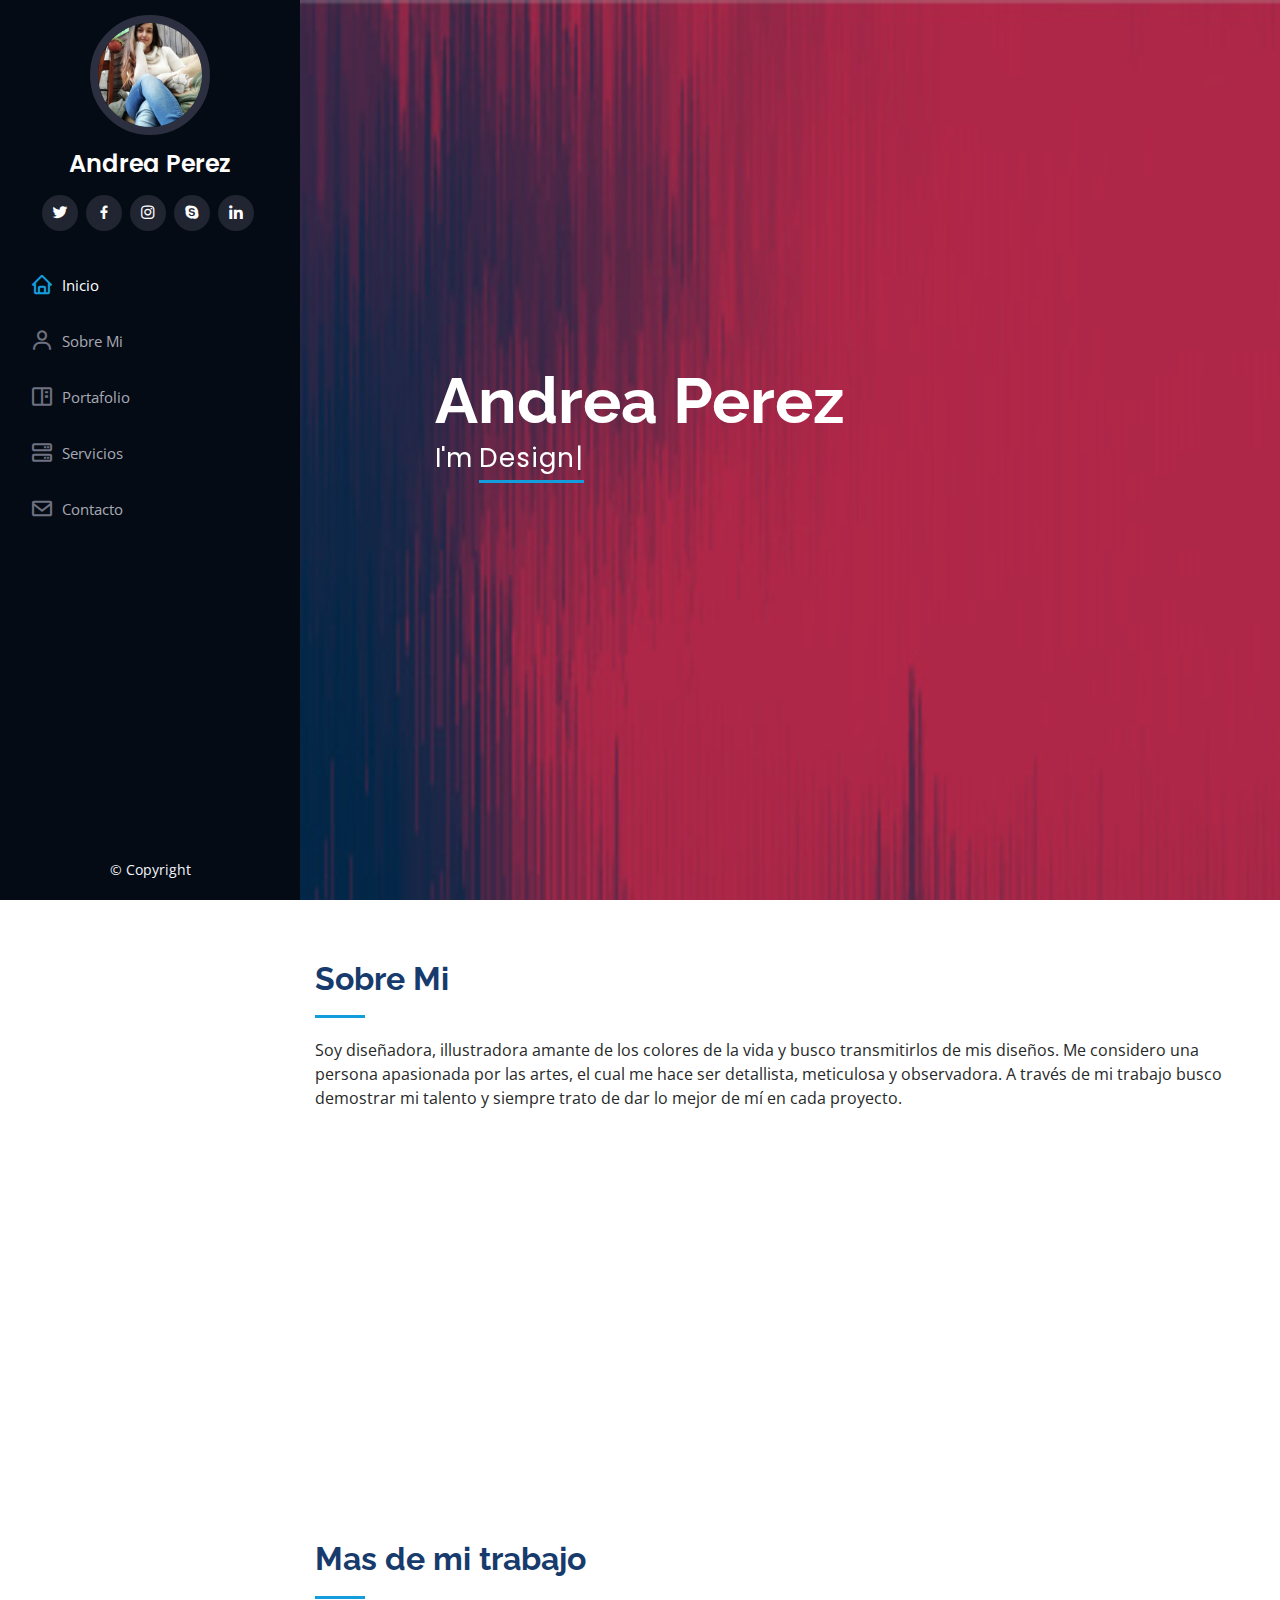
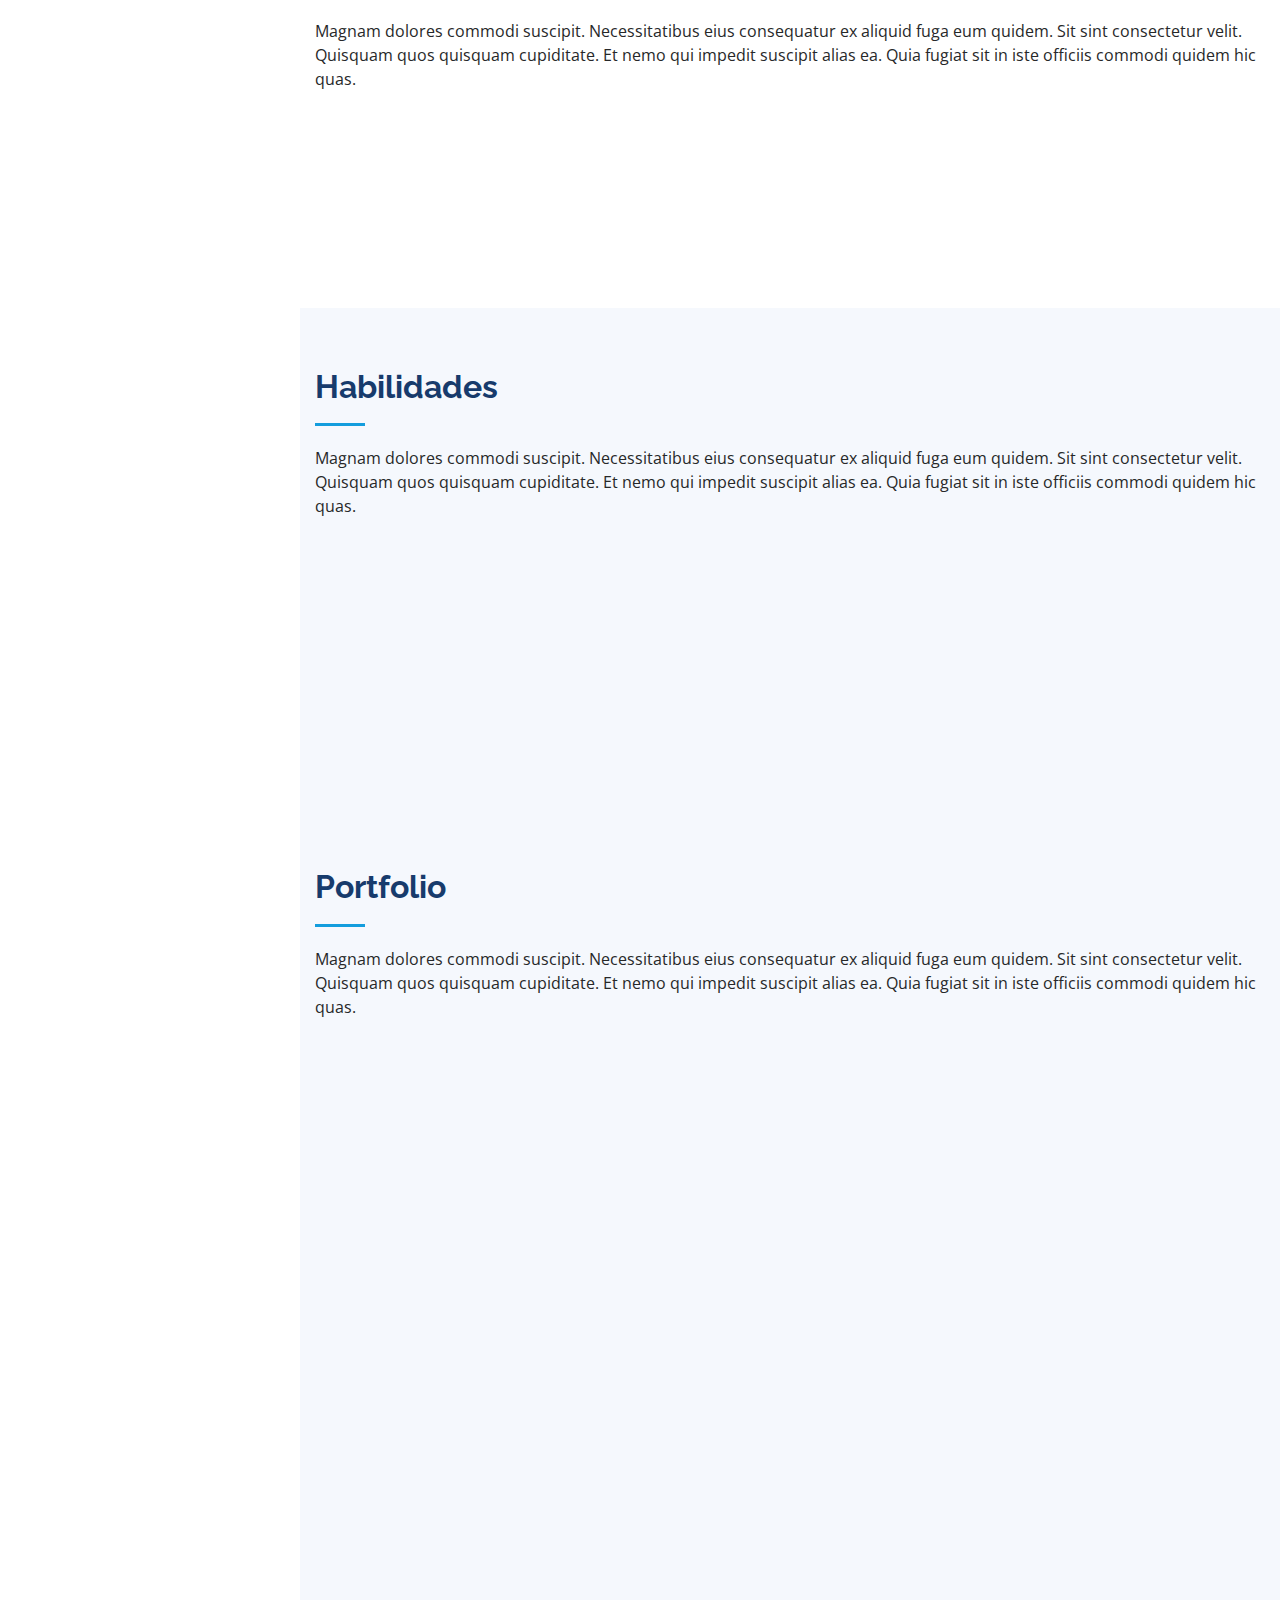
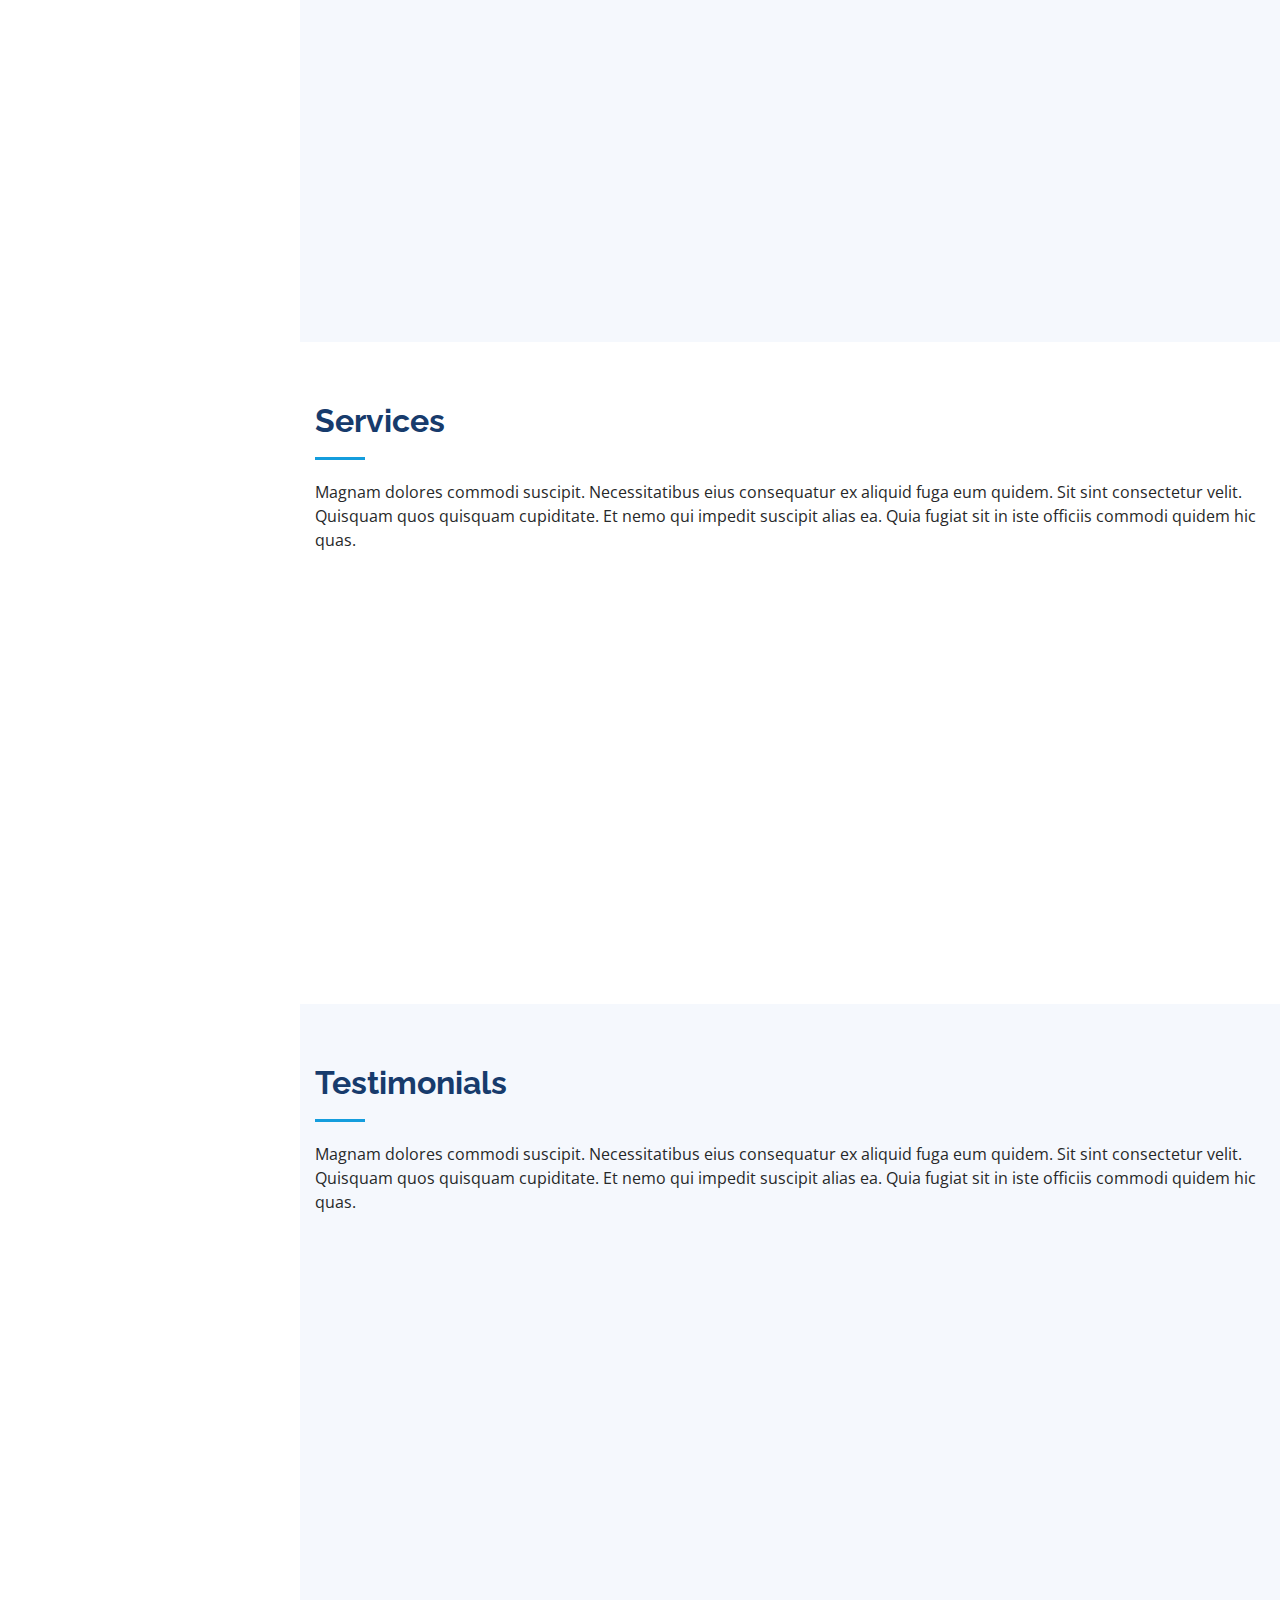
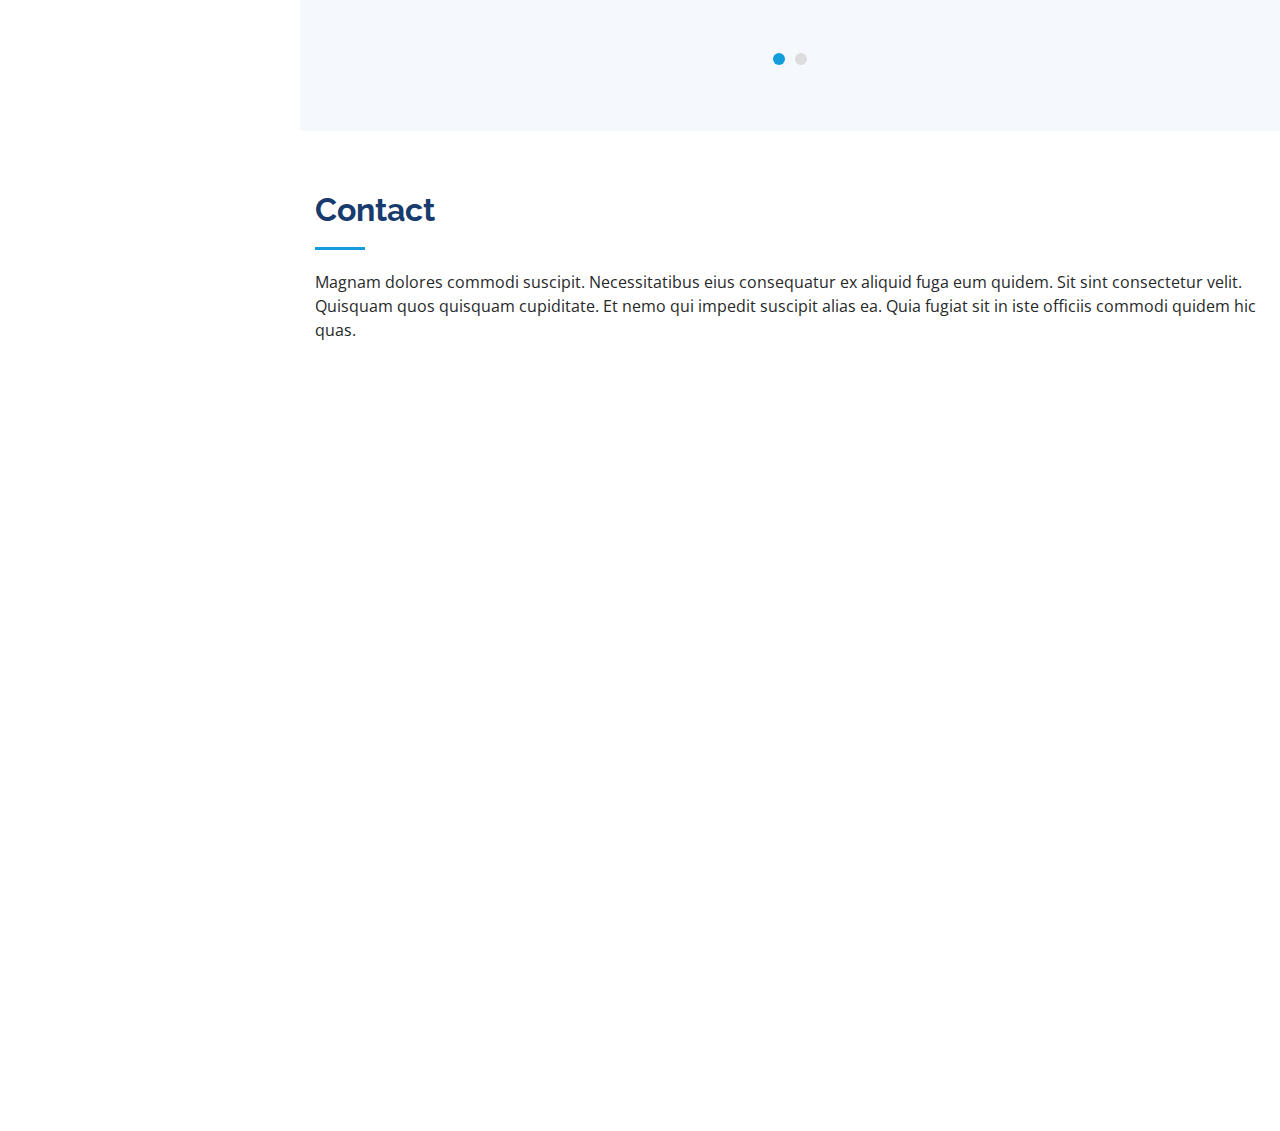
==== commit f259f214: "changes skill" ====
--- a/index.html
+++ b/index.html
@@ -132,7 +132,7 @@
       <div class="container">
 
         <div class="section-title">
-          <h2>Facts</h2>
+          <h2>Mas de mi trabajo</h2>
           <p>Magnam dolores commodi suscipit. Necessitatibus eius consequatur ex aliquid fuga eum quidem. Sit sint consectetur velit. Quisquam quos quisquam cupiditate. Et nemo qui impedit suscipit alias ea. Quia fugiat sit in iste officiis commodi quidem hic quas.</p>
         </div>
 
@@ -140,36 +140,35 @@
 
           <div class="col-lg-3 col-md-6 d-md-flex align-items-md-stretch" data-aos="fade-up">
             <div class="count-box">
-              <i class="icofont-simple-smile"></i>
-              <span data-toggle="counter-up">232</span>
-              <p><strong>Happy Clients</strong> consequuntur quae</p>
+              <i class="icofont-smirk"></i>
+              <span data-toggle="counter-up">36</span>
+              <p><strong>Clientes Felices</strong></p>
             </div>
           </div>
 
           <div class="col-lg-3 col-md-6 d-md-flex align-items-md-stretch" data-aos="fade-up" data-aos-delay="100">
             <div class="count-box">
-              <i class="icofont-document-folder"></i>
-              <span data-toggle="counter-up">521</span>
-              <p><strong>Projects</strong> adipisci atque cum quia aut</p>
+              <i class="icofont-pen-holder"></i>
+              <span data-toggle="counter-up">26</span>
+              <p><strong>Proyectos diseñadora</strong></p>
+            </div>
+          </div>
+
+          <div class="col-lg-3 col-md-6 d-md-flex align-items-md-stretch" data-aos="fade-up" data-aos-delay="100">
+            <div class="count-box">
+              <i class="icofont-code"></i>
+              <span data-toggle="counter-up">15</span>
+              <p><strong>Proyectos Front-end</strong></p>
             </div>
           </div>
 
           <div class="col-lg-3 col-md-6 d-md-flex align-items-md-stretch" data-aos="fade-up" data-aos-delay="200">
             <div class="count-box">
               <i class="icofont-live-support"></i>
-              <span data-toggle="counter-up">1,463</span>
-              <p><strong>Hours Of Support</strong> aut commodi quaerat</p>
-            </div>
-          </div>
-
-          <div class="col-lg-3 col-md-6 d-md-flex align-items-md-stretch" data-aos="fade-up" data-aos-delay="300">
-            <div class="count-box">
-              <i class="icofont-users-alt-5"></i>
-              <span data-toggle="counter-up">15</span>
-              <p><strong>Hard Workers</strong> rerum asperiores dolor</p>
-            </div>
-          </div>
-
+              <span data-toggle="counter-up">180</span>
+              <p><strong>Horas trabajadas</strong></p>
+            </div>
+          </div>
         </div>
 
       </div>
@@ -180,59 +179,74 @@
       <div class="container">
 
         <div class="section-title">
-          <h2>Skills</h2>
+          <h2>Habilidades</h2>
           <p>Magnam dolores commodi suscipit. Necessitatibus eius consequatur ex aliquid fuga eum quidem. Sit sint consectetur velit. Quisquam quos quisquam cupiditate. Et nemo qui impedit suscipit alias ea. Quia fugiat sit in iste officiis commodi quidem hic quas.</p>
         </div>
 
         <div class="row skills-content">
 
+          <div class="col-lg-6" data-aos="fade-up" data-aos-delay="100">
+
+            <div class="progress">
+              <span class="skill">Illustrator <i class="val">100%</i></span>
+              <div class="progress-bar-wrap">
+                <div class="progress-bar" role="progressbar" aria-valuenow="100" aria-valuemin="0" aria-valuemax="100"></div>
+              </div>
+            </div>
+
+            <div class="progress">
+              <span class="skill">Photoshop<i class="val">80%</i></span>
+              <div class="progress-bar-wrap">
+                <div class="progress-bar" role="progressbar" aria-valuenow="80" aria-valuemin="0" aria-valuemax="100"></div>
+              </div>
+            </div>
+
+            <div class="progress">
+              <span class="skill">Lettering<i class="val">70%</i></span>
+              <div class="progress-bar-wrap">
+                <div class="progress-bar" role="progressbar" aria-valuenow="70" aria-valuemin="0" aria-valuemax="100"></div>
+              </div>
+            </div>
+
+            <div class="progress">
+              <span class="skill">Adobe xD <i class="val">55%</i></span>
+              <div class="progress-bar-wrap">
+                <div class="progress-bar" role="progressbar" aria-valuenow="55" aria-valuemin="0" aria-valuemax="100"></div>
+              </div>
+            </div>
+
+          </div>
+
           <div class="col-lg-6" data-aos="fade-up">
 
             <div class="progress">
-              <span class="skill">HTML <i class="val">100%</i></span>
-              <div class="progress-bar-wrap">
-                <div class="progress-bar" role="progressbar" aria-valuenow="100" aria-valuemin="0" aria-valuemax="100"></div>
-              </div>
-            </div>
-
-            <div class="progress">
-              <span class="skill">CSS <i class="val">90%</i></span>
+              <span class="skill">HTML <i class="val">90%</i></span>
               <div class="progress-bar-wrap">
                 <div class="progress-bar" role="progressbar" aria-valuenow="90" aria-valuemin="0" aria-valuemax="100"></div>
               </div>
             </div>
 
             <div class="progress">
+              <span class="skill">CSS <i class="val">80%</i></span>
+              <div class="progress-bar-wrap">
+                <div class="progress-bar" role="progressbar" aria-valuenow="80" aria-valuemin="0" aria-valuemax="100"></div>
+              </div>
+            </div>
+
+            <div class="progress">
               <span class="skill">JavaScript <i class="val">75%</i></span>
               <div class="progress-bar-wrap">
                 <div class="progress-bar" role="progressbar" aria-valuenow="75" aria-valuemin="0" aria-valuemax="100"></div>
               </div>
             </div>
 
-          </div>
-
-          <div class="col-lg-6" data-aos="fade-up" data-aos-delay="100">
-
-            <div class="progress">
-              <span class="skill">PHP <i class="val">80%</i></span>
-              <div class="progress-bar-wrap">
-                <div class="progress-bar" role="progressbar" aria-valuenow="80" aria-valuemin="0" aria-valuemax="100"></div>
-              </div>
-            </div>
-
-            <div class="progress">
-              <span class="skill">WordPress/CMS <i class="val">90%</i></span>
+            <div class="progress">
+              <span class="skill">Bootstrap <i class="val">90%</i></span>
               <div class="progress-bar-wrap">
                 <div class="progress-bar" role="progressbar" aria-valuenow="90" aria-valuemin="0" aria-valuemax="100"></div>
               </div>
             </div>
-
-            <div class="progress">
-              <span class="skill">Photoshop <i class="val">55%</i></span>
-              <div class="progress-bar-wrap">
-                <div class="progress-bar" role="progressbar" aria-valuenow="55" aria-valuemin="0" aria-valuemax="100"></div>
-              </div>
-            </div>
+            
 
           </div>
 
@@ -253,17 +267,18 @@
         <div class="row" data-aos="fade-up">
           <div class="col-lg-12 d-flex justify-content-center">
             <ul id="portfolio-flters">
-              <li data-filter="*" class="filter-active">All</li>
-              <li data-filter=".filter-app">App</li>
-              <li data-filter=".filter-card">Card</li>
-              <li data-filter=".filter-web">Web</li>
+              <li data-filter="*" class="filter-active">Todos</li>
+              <li data-filter=".filter-logo">Logotipos</li>
+              <li data-filter=".filter-illus">Illustraciones</li>
+              <li data-filter=".filter-bann">Banners</li>
+              <li data-filter=".filter-land">Landing pages</li>
             </ul>
           </div>
         </div>
 
         <div class="row portfolio-container" data-aos="fade-up" data-aos-delay="100">
 
-          <div class="col-lg-4 col-md-6 portfolio-item filter-app">
+          <div class="col-lg-4 col-md-6 portfolio-item filter-land">
             <div class="portfolio-wrap">
               <img src="assets/img/portfolio/portfolio-1.jpg" class="img-fluid" alt="">
               <div class="portfolio-links">
@@ -273,7 +288,7 @@
             </div>
           </div>
 
-          <div class="col-lg-4 col-md-6 portfolio-item filter-web">
+          <div class="col-lg-4 col-md-6 portfolio-item filter-bann">
             <div class="portfolio-wrap">
               <img src="assets/img/portfolio/portfolio-2.jpg" class="img-fluid" alt="">
               <div class="portfolio-links">
@@ -283,7 +298,7 @@
             </div>
           </div>
 
-          <div class="col-lg-4 col-md-6 portfolio-item filter-app">
+          <div class="col-lg-4 col-md-6 portfolio-item filter-logo">
             <div class="portfolio-wrap">
               <img src="assets/img/portfolio/portfolio-3.jpg" class="img-fluid" alt="">
               <div class="portfolio-links">
@@ -293,7 +308,7 @@
             </div>
           </div>
 
-          <div class="col-lg-4 col-md-6 portfolio-item filter-card">
+          <div class="col-lg-4 col-md-6 portfolio-item filter-illus">
             <div class="portfolio-wrap">
               <img src="assets/img/portfolio/portfolio-4.jpg" class="img-fluid" alt="">
               <div class="portfolio-links">
@@ -303,7 +318,7 @@
             </div>
           </div>
 
-          <div class="col-lg-4 col-md-6 portfolio-item filter-web">
+          <div class="col-lg-4 col-md-6 portfolio-item filter-bann">
             <div class="portfolio-wrap">
               <img src="assets/img/portfolio/portfolio-5.jpg" class="img-fluid" alt="">
               <div class="portfolio-links">
@@ -313,7 +328,7 @@
             </div>
           </div>
 
-          <div class="col-lg-4 col-md-6 portfolio-item filter-app">
+          <div class="col-lg-4 col-md-6 portfolio-item filter-land">
             <div class="portfolio-wrap">
               <img src="assets/img/portfolio/portfolio-6.jpg" class="img-fluid" alt="">
               <div class="portfolio-links">
@@ -323,7 +338,7 @@
             </div>
           </div>
 
-          <div class="col-lg-4 col-md-6 portfolio-item filter-card">
+          <div class="col-lg-4 col-md-6 portfolio-item filter-illus">
             <div class="portfolio-wrap">
               <img src="assets/img/portfolio/portfolio-7.jpg" class="img-fluid" alt="">
               <div class="portfolio-links">
@@ -333,7 +348,7 @@
             </div>
           </div>
 
-          <div class="col-lg-4 col-md-6 portfolio-item filter-card">
+          <div class="col-lg-4 col-md-6 portfolio-item filter-illus">
             <div class="portfolio-wrap">
               <img src="assets/img/portfolio/portfolio-8.jpg" class="img-fluid" alt="">
               <div class="portfolio-links">
@@ -343,7 +358,7 @@
             </div>
           </div>
 
-          <div class="col-lg-4 col-md-6 portfolio-item filter-web">
+          <div class="col-lg-4 col-md-6 portfolio-item filter-bann">
             <div class="portfolio-wrap">
               <img src="assets/img/portfolio/portfolio-9.jpg" class="img-fluid" alt="">
               <div class="portfolio-links">
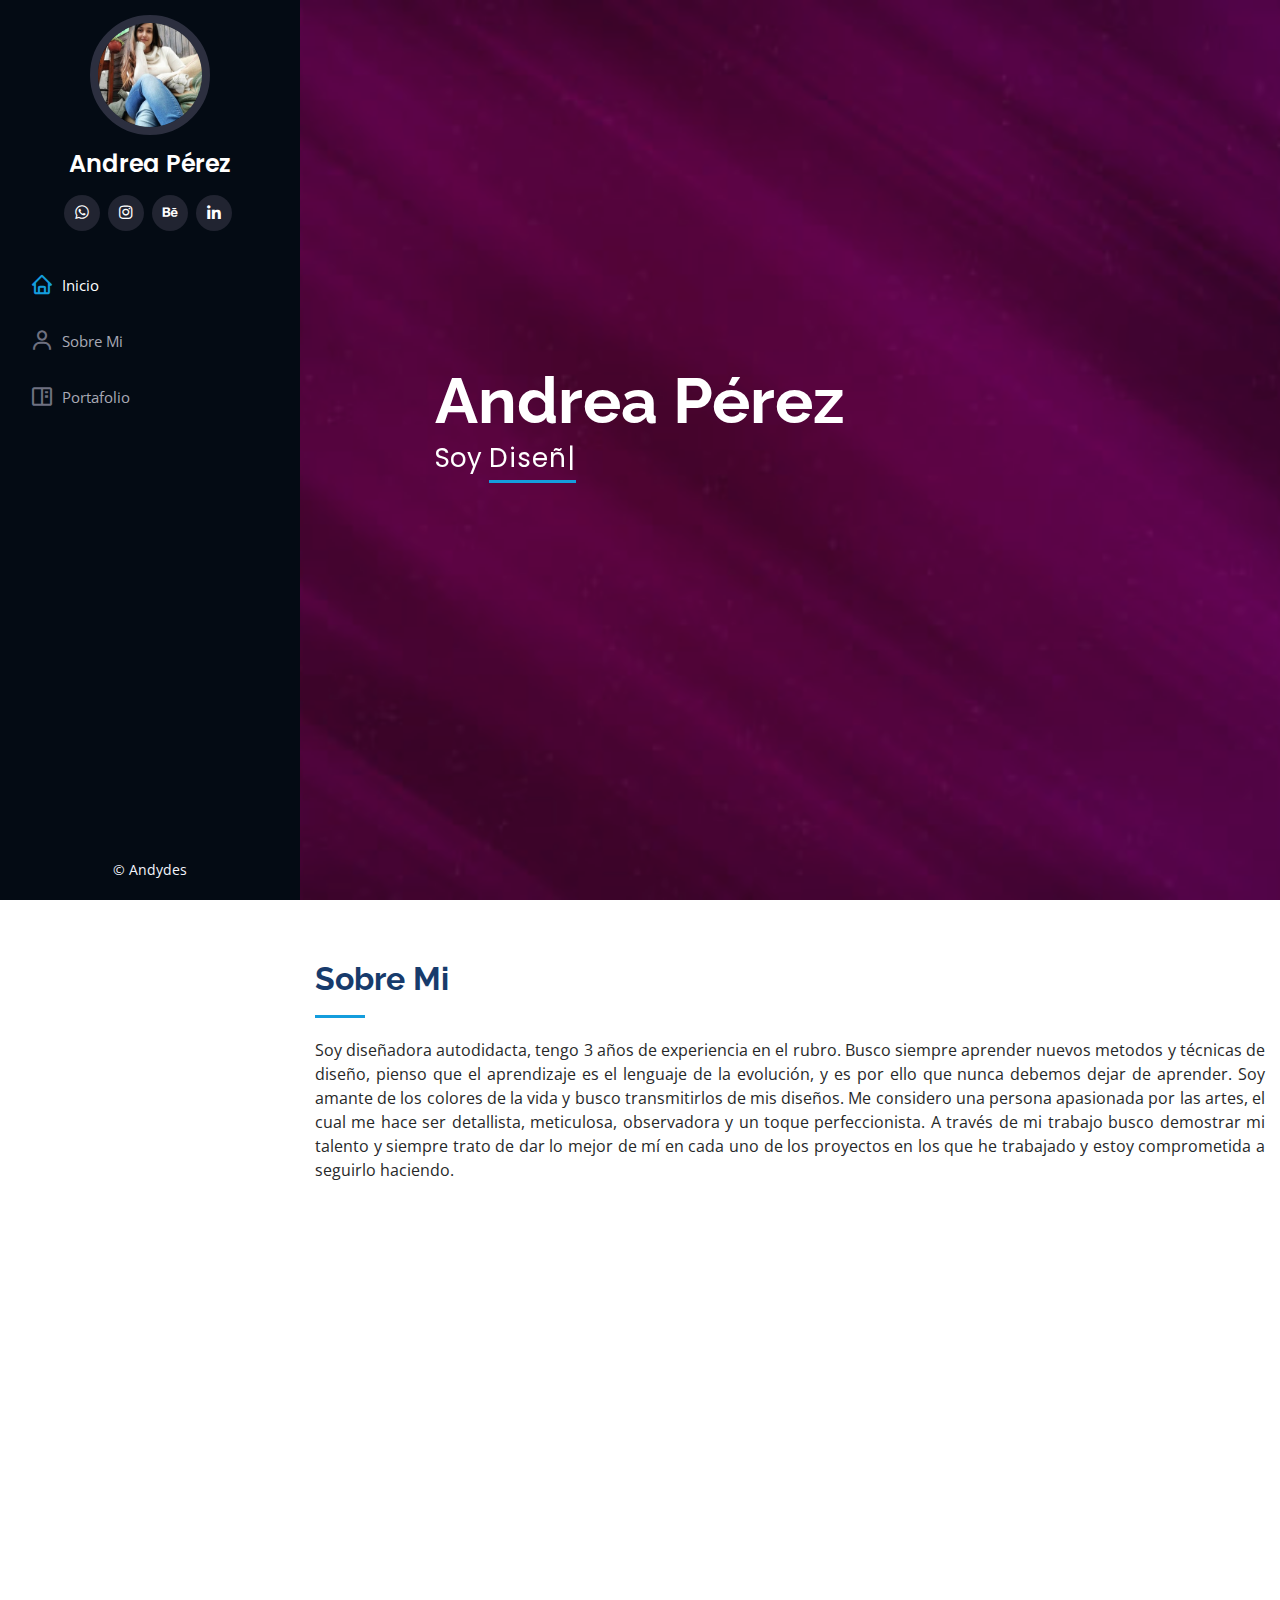
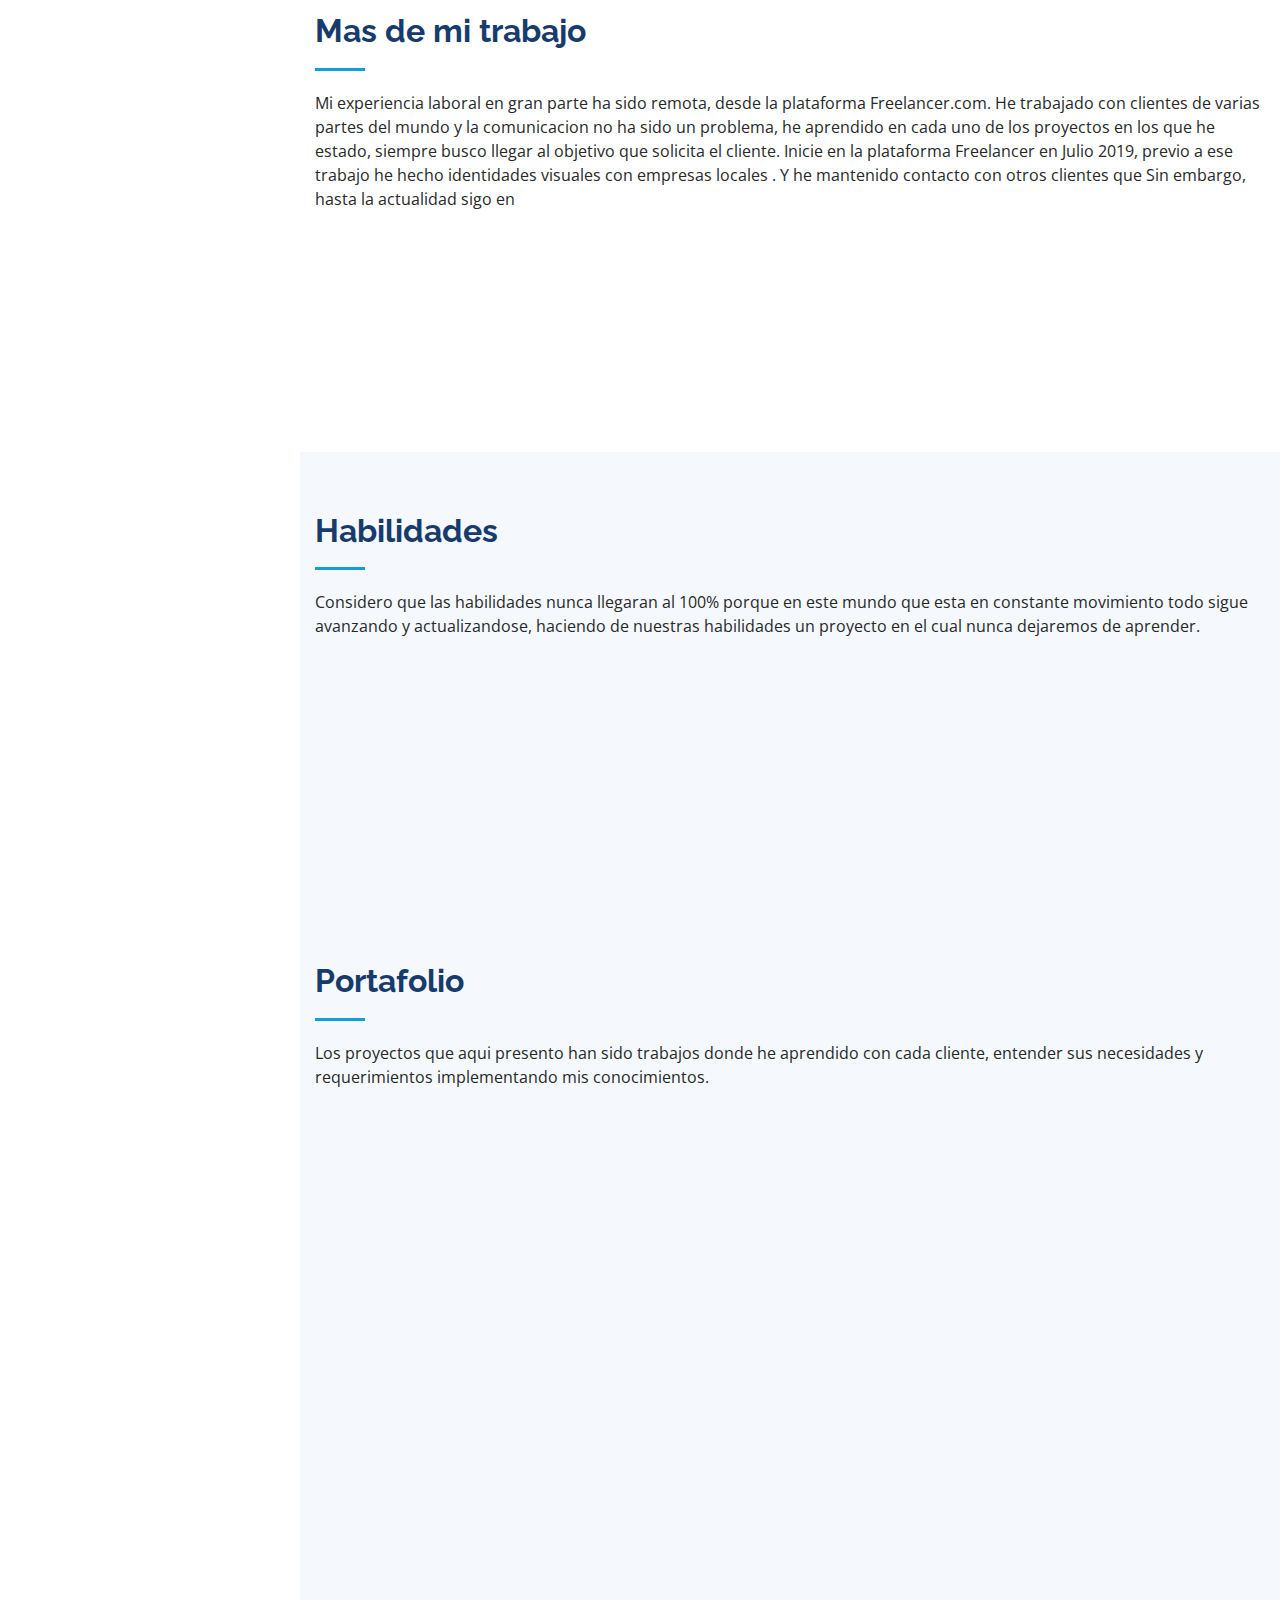
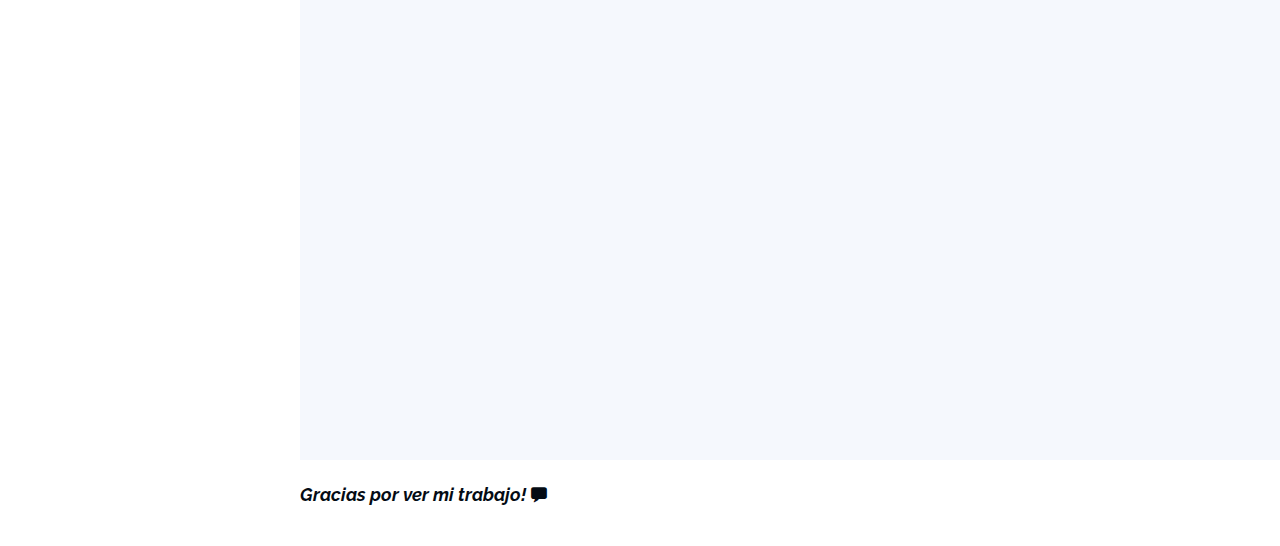
==== commit d3dae475: "Cambios portafolio" ====
--- a/index.html
+++ b/index.html
@@ -5,12 +5,12 @@
   <meta charset="utf-8">
   <meta content="width=device-width, initial-scale=1.0" name="viewport">
 
-  <title>Andydes</title>
+  <title>Andrea Pérez</title>
   <meta content="" name="descriptison">
   <meta content="" name="keywords">
 
   <!-- Favicons -->
-  <link href="assets/img/favicon.png" rel="icon">
+  <link href="assets/img/favi.png" rel="icon">
   <link href="assets/img/apple-touch-icon.png" rel="apple-touch-icon">
 
   <!-- Google Fonts -->
@@ -46,13 +46,12 @@
 
       <div class="profile">
         <img src="assets/img/profile-img.jpg" alt="" class="img-fluid rounded-circle">
-        <h1 class="text-light"><a href="index.html">Andrea Perez</a></h1>
+        <h1 class="text-light"><a href="index.html">Andrea Pérez</a></h1>
         <div class="social-links mt-3 text-center">
-          <a href="#" class="twitter"><i class="bx bxl-twitter"></i></a>
-          <a href="#" class="facebook"><i class="bx bxl-facebook"></i></a>
-          <a href="https://www.instagram.com/andydes238/?hl=es-la" class="instagram"><i class="bx bxl-instagram"></i></a>
-          <a href="#" class="google-plus"><i class="bx bxl-skype"></i></a>
-          <a href="#" class="linkedin"><i class="bx bxl-linkedin"></i></a>
+          <a href="https://wa.link/3vo570" class="whatsapp"><i class="bx bxl-whatsapp"></i></a>
+          <a href="https://www.instagram.com/colourandy/" class="instagram"><i class="bx bxl-instagram"></i></a>
+          <a href="https://www.behance.net/andydes23" class="Behance"><i class="bx bxl-behance"></i></a>
+          <a href="https://www.linkedin.com/in/andrea-perez-5092521a5/" class="linkedin"><i class="bx bxl-linkedin"></i></a>
         </div>
       </div>
 
@@ -61,9 +60,6 @@
           <li class="active"><a href="index.html"><i class="bx bx-home"></i> <span>Inicio</span></a></li>
           <li><a href="#about"><i class="bx bx-user"></i> <span>Sobre Mi</span></a></li>
           <li><a href="#portfolio"><i class="bx bx-book-content"></i> Portafolio</a></li>
-          <li><a href="#services"><i class="bx bx-server"></i> Servicios</a></li>
-          <li><a href="#contact"><i class="bx bx-envelope"></i> Contacto</a></li>
-
         </ul>
       </nav><!-- .nav-menu -->
       <button type="button" class="mobile-nav-toggle d-xl-none"><i class="icofont-navigation-menu"></i></button>
@@ -74,8 +70,8 @@
   <!-- ======= Hero Section ======= -->
   <section id="hero" class="d-flex flex-column justify-content-center align-items-center">
     <div class="hero-container" data-aos="fade-in">
-      <h1>Andrea Perez</h1>
-      <p>I'm <span class="typed" data-typed-items="Designer, Freelancer, Photographer"></span></p>
+      <h1>Andrea Pérez</h1>
+      <p>Soy <span class="typed" data-typed-items="Diseñadora Gráfica., Freelancer., Front-End., Ilustradora."></span></p>
     </div>
   </section><!-- End Hero -->
 
@@ -85,11 +81,14 @@
     <section id="about" class="about">
       <div class="container">
 
-        <div class="section-title">
+        <div class="section-title text-justify">
           <h2>Sobre Mi</h2>
-          <p>Soy diseñadora, illustradora amante de los colores de la vida y busco transmitirlos de mis diseños. Me considero una persona apasionada por las artes, 
-            el cual me hace ser detallista, meticulosa y observadora.
-            A través de mi trabajo busco demostrar mi talento y siempre trato de dar lo mejor de mí en cada proyecto.
+          <p>Soy diseñadora autodidacta, tengo 3 años de experiencia en el rubro. Busco siempre aprender nuevos metodos y técnicas de diseño, 
+            pienso que el aprendizaje es el lenguaje de la evolución, y es por ello que nunca debemos dejar de aprender. 
+             Soy amante de los colores de la vida y busco transmitirlos de mis diseños. 
+             Me considero una persona apasionada por las artes, 
+            el cual me hace ser detallista, meticulosa, observadora y un toque perfeccionista.
+            A través de mi trabajo busco demostrar mi talento y siempre trato de dar lo mejor de mí en cada uno de los proyectos en los que he trabajado y estoy comprometida a seguirlo haciendo.
           </p>
         </div>
 
@@ -100,7 +99,7 @@
           <div class="col-lg-8 pt-4 pt-lg-0 content" data-aos="fade-left">
             <h3>Diseñadora &amp; Front-end.</h3>
             <p class="font-italic">
-              El diseño es lo que está siempre presente en todo lo que hacemos.
+              El diseño está siempre presente en todo lo que hacemos.
             </p>
             <br>
             <div class="row">
@@ -109,13 +108,15 @@
                   <li><i class="icofont-rounded-right"></i> <strong>Telefono:</strong> +54 221 3643961</li>
                   <li><i class="icofont-rounded-right"></i> <strong>Ciudad:</strong> La Plata, Argentina</li>
                   <li><i class="icofont-rounded-right"></i> <strong>Correo:</strong> andydes23@gmail.com</li>
+                  <li><i class="icofont-rounded-right"></i> <a href="https://www.freelancer.com.ar/u/Andydes"><i class="icofont-license"></i>Freelancer</a></li>
                 </ul>
+
               </div>
               <div class="col-lg-6">
                 <ul>
                   <li><i class="icofont-rounded-right"></i> <strong>Fecha de Nacimiento: </strong> 8 Oct 1993</li>
                   <li><i class="icofont-rounded-right"></i> <strong>Edad:</strong> 26</li>
-                  <li><i class="icofont-rounded-right"></i> <strong>Freelance:</strong> Disponible</li>
+                  
                 </ul>
               </div>
               <br>
@@ -131,9 +132,14 @@
     <section id="facts" class="facts">
       <div class="container">
 
-        <div class="section-title">
+        <div class="section-title mb-4 text-align-center">
           <h2>Mas de mi trabajo</h2>
-          <p>Magnam dolores commodi suscipit. Necessitatibus eius consequatur ex aliquid fuga eum quidem. Sit sint consectetur velit. Quisquam quos quisquam cupiditate. Et nemo qui impedit suscipit alias ea. Quia fugiat sit in iste officiis commodi quidem hic quas.</p>
+          <p>Mi experiencia laboral en gran parte ha sido remota, desde la plataforma Freelancer.com.
+            He trabajado con clientes de varias partes del mundo y la comunicacion no ha sido un problema, he aprendido en cada uno de 
+            los proyectos en los que he estado, siempre busco llegar al objetivo que solicita el cliente.
+            Inicie en la plataforma Freelancer en Julio 2019, previo a ese trabajo he hecho identidades visuales con empresas locales
+            . Y he mantenido contacto con otros clientes que  
+          Sin embargo, hasta la actualidad sigo en </p>
         </div>
 
         <div class="row no-gutters">
@@ -141,7 +147,7 @@
           <div class="col-lg-3 col-md-6 d-md-flex align-items-md-stretch" data-aos="fade-up">
             <div class="count-box">
               <i class="icofont-smirk"></i>
-              <span data-toggle="counter-up">36</span>
+              <span data-toggle="counter-up">28</span>
               <p><strong>Clientes Felices</strong></p>
             </div>
           </div>
@@ -165,7 +171,7 @@
           <div class="col-lg-3 col-md-6 d-md-flex align-items-md-stretch" data-aos="fade-up" data-aos-delay="200">
             <div class="count-box">
               <i class="icofont-live-support"></i>
-              <span data-toggle="counter-up">180</span>
+              <span data-toggle="counter-up">1300</span>
               <p><strong>Horas trabajadas</strong></p>
             </div>
           </div>
@@ -178,9 +184,10 @@
     <section id="skills" class="skills section-bg">
       <div class="container">
 
-        <div class="section-title">
+        <div class="section-title mb-4">
           <h2>Habilidades</h2>
-          <p>Magnam dolores commodi suscipit. Necessitatibus eius consequatur ex aliquid fuga eum quidem. Sit sint consectetur velit. Quisquam quos quisquam cupiditate. Et nemo qui impedit suscipit alias ea. Quia fugiat sit in iste officiis commodi quidem hic quas.</p>
+          <p>Considero que las habilidades nunca llegaran al 100% porque en este mundo que esta en constante movimiento todo sigue 
+            avanzando y actualizandose, haciendo de nuestras habilidades un proyecto en el cual nunca dejaremos de aprender.</p>
         </div>
 
         <div class="row skills-content">
@@ -188,30 +195,23 @@
           <div class="col-lg-6" data-aos="fade-up" data-aos-delay="100">
 
             <div class="progress">
-              <span class="skill">Illustrator <i class="val">100%</i></span>
-              <div class="progress-bar-wrap">
-                <div class="progress-bar" role="progressbar" aria-valuenow="100" aria-valuemin="0" aria-valuemax="100"></div>
-              </div>
-            </div>
-
-            <div class="progress">
-              <span class="skill">Photoshop<i class="val">80%</i></span>
+              <span class="skill">Illustrator <i class="val">80%</i></span>
               <div class="progress-bar-wrap">
                 <div class="progress-bar" role="progressbar" aria-valuenow="80" aria-valuemin="0" aria-valuemax="100"></div>
               </div>
             </div>
 
             <div class="progress">
-              <span class="skill">Lettering<i class="val">70%</i></span>
+              <span class="skill">Photoshop<i class="val">70%</i></span>
               <div class="progress-bar-wrap">
                 <div class="progress-bar" role="progressbar" aria-valuenow="70" aria-valuemin="0" aria-valuemax="100"></div>
               </div>
             </div>
 
             <div class="progress">
-              <span class="skill">Adobe xD <i class="val">55%</i></span>
+              <span class="skill">Lettering<i class="val">60%</i></span>
               <div class="progress-bar-wrap">
-                <div class="progress-bar" role="progressbar" aria-valuenow="55" aria-valuemin="0" aria-valuemax="100"></div>
+                <div class="progress-bar" role="progressbar" aria-valuenow="60" aria-valuemin="0" aria-valuemax="100"></div>
               </div>
             </div>
 
@@ -220,57 +220,50 @@
           <div class="col-lg-6" data-aos="fade-up">
 
             <div class="progress">
-              <span class="skill">HTML <i class="val">90%</i></span>
-              <div class="progress-bar-wrap">
-                <div class="progress-bar" role="progressbar" aria-valuenow="90" aria-valuemin="0" aria-valuemax="100"></div>
-              </div>
-            </div>
-
-            <div class="progress">
-              <span class="skill">CSS <i class="val">80%</i></span>
+              <span class="skill">Bootstrap <i class="val">80%</i></span>
               <div class="progress-bar-wrap">
                 <div class="progress-bar" role="progressbar" aria-valuenow="80" aria-valuemin="0" aria-valuemax="100"></div>
               </div>
             </div>
 
             <div class="progress">
-              <span class="skill">JavaScript <i class="val">75%</i></span>
+              <span class="skill">HTML <i class="val">70%</i></span>
               <div class="progress-bar-wrap">
-                <div class="progress-bar" role="progressbar" aria-valuenow="75" aria-valuemin="0" aria-valuemax="100"></div>
+                <div class="progress-bar" role="progressbar" aria-valuenow="70" aria-valuemin="0" aria-valuemax="100"></div>
               </div>
             </div>
 
             <div class="progress">
-              <span class="skill">Bootstrap <i class="val">90%</i></span>
+              <span class="skill">CSS <i class="val">60%</i></span>
               <div class="progress-bar-wrap">
-                <div class="progress-bar" role="progressbar" aria-valuenow="90" aria-valuemin="0" aria-valuemax="100"></div>
-              </div>
-            </div>
-            
-
-          </div>
-
-        </div>
-
-      </div>
-    </section><!-- End Skills Section -->
+                <div class="progress-bar" role="progressbar" aria-valuenow="60" aria-valuemin="0" aria-valuemax="100"></div>
+              </div>
+            </div>
+
+            </div>
+          </div>
+        </div>
+      </div>
+    </section>
+    <!-- End Skills Section -->
 
     <!-- ======= Portfolio Section ======= -->
     <section id="portfolio" class="portfolio section-bg">
       <div class="container">
 
-        <div class="section-title">
-          <h2>Portfolio</h2>
-          <p>Magnam dolores commodi suscipit. Necessitatibus eius consequatur ex aliquid fuga eum quidem. Sit sint consectetur velit. Quisquam quos quisquam cupiditate. Et nemo qui impedit suscipit alias ea. Quia fugiat sit in iste officiis commodi quidem hic quas.</p>
-        </div>
-
-        <div class="row" data-aos="fade-up">
+        <div class="section-title mb-4">
+          <h2>Portafolio</h2>
+          <p>Los proyectos que aqui presento han sido trabajos donde he aprendido con cada cliente, entender sus necesidades
+            y requerimientos implementando mis conocimientos. 
+          </p>
+        </div>
+
+        <div class="row m-4" data-aos="fade-up">
           <div class="col-lg-12 d-flex justify-content-center">
             <ul id="portfolio-flters">
-              <li data-filter="*" class="filter-active">Todos</li>
+              <li data-filter=".filter-all" class="filter-active">Ultimos</li>
               <li data-filter=".filter-logo">Logotipos</li>
               <li data-filter=".filter-illus">Illustraciones</li>
-              <li data-filter=".filter-bann">Banners</li>
               <li data-filter=".filter-land">Landing pages</li>
             </ul>
           </div>
@@ -278,108 +271,205 @@
 
         <div class="row portfolio-container" data-aos="fade-up" data-aos-delay="100">
 
-          <div class="col-lg-4 col-md-6 portfolio-item filter-land">
-            <div class="portfolio-wrap">
-              <img src="assets/img/portfolio/portfolio-1.jpg" class="img-fluid" alt="">
-              <div class="portfolio-links">
-                <a href="assets/img/portfolio/portfolio-1.jpg" data-gall="portfolioGallery" class="venobox" title="App 1"><i class="bx bx-plus"></i></a>
-                <a href="portfolio-details.html" title="More Details"><i class="bx bx-link"></i></a>
-              </div>
-            </div>
-          </div>
-
-          <div class="col-lg-4 col-md-6 portfolio-item filter-bann">
-            <div class="portfolio-wrap">
-              <img src="assets/img/portfolio/portfolio-2.jpg" class="img-fluid" alt="">
-              <div class="portfolio-links">
-                <a href="assets/img/portfolio/portfolio-2.jpg" data-gall="portfolioGallery" class="venobox" title="Web 3"><i class="bx bx-plus"></i></a>
-                <a href="portfolio-details.html" title="More Details"><i class="bx bx-link"></i></a>
-              </div>
-            </div>
-          </div>
-
-          <div class="col-lg-4 col-md-6 portfolio-item filter-logo">
-            <div class="portfolio-wrap">
-              <img src="assets/img/portfolio/portfolio-3.jpg" class="img-fluid" alt="">
-              <div class="portfolio-links">
-                <a href="assets/img/portfolio/portfolio-3.jpg" data-gall="portfolioGallery" class="venobox" title="App 2"><i class="bx bx-plus"></i></a>
-                <a href="portfolio-details.html" title="More Details"><i class="bx bx-link"></i></a>
-              </div>
-            </div>
-          </div>
-
+          <div class="col-lg-4 col-md-6 portfolio-item filter-land filter-all">
+            <div class="portfolio-wrap">
+              <img src="assets/img/portfolio/gif2.gif" class="img-fluid" alt="">
+              <div class="portfolio-links">
+                <a href="assets/img/portfolio/gif2.gif" data-gall="portfolioGallery" class="venobox" title="Web 2"><i class="bx bx-plus"></i></a>
+              </div>
+            </div>
+          </div>
+
+          <div class="col-lg-4 col-md-6 portfolio-item filter-illus filter-all">
+            <div class="portfolio-wrap">
+              <img src="assets/img/portfolio/cer.png" class="img-fluid" alt="">
+              <div class="portfolio-links">
+                <a href="assets/img/portfolio/cer.png" data-gall="portfolioGallery" class="venobox" title="logo"><i class="bx bx-plus"></i></a>
+              </div>
+            </div>
+          </div>
+
+          <div class="col-lg-4 col-md-6 portfolio-item filter-logo filter-all">
+            <div class="portfolio-wrap">
+              <img src="assets/img/portfolio/logo2.png" class="img-fluid" alt="">
+              <div class="portfolio-links">
+                <a href="assets/img/portfolio/logo2.png" data-gall="portfolioGallery" class="venobox" title="logo"><i class="bx bx-plus"></i></a>
+              </div>
+            </div>
+          </div>
+
+          <div class="col-lg-4 col-md-6 portfolio-item filter-logo filter-all">
+            <div class="portfolio-wrap">
+              <img src="assets/img/portfolio/logo4.png" class="img-fluid" alt="">
+              <div class="portfolio-links">
+                <a href="assets/img/portfolio/logo4.png" data-gall="portfolioGallery" class="venobox" title="Card 2"><i class="bx bx-plus"></i></a>
+              </div>
+            </div>
+          </div>
+
+          <div class="col-lg-4 col-md-6 portfolio-item filter-illus filter-all">
+            <div class="portfolio-wrap">
+              <img src="assets/img/portfolio/zan.png" class="img-fluid" alt="">
+              <div class="portfolio-links">
+                <a href="assets/img/portfolio/zan.png" data-gall="portfolioGallery" class="venobox" title="App 3"><i class="bx bx-plus"></i></a>
+              </div>
+            </div>
+          </div>
+
+          <div class="col-lg-4 col-md-6 portfolio-item filter-illus filter-all">
+            <div class="portfolio-wrap">
+              <img src="assets/img/portfolio/logopug.jpg" class="img-fluid" alt="">
+              <div class="portfolio-links">
+                <a href="assets/img/portfolio/logopug.jpg" data-gall="portfolioGallery" class="venobox" title="Web 3"><i class="bx bx-plus"></i></a>
+              </div>
+            </div>
+          </div>
+
+          <div class="col-lg-4 col-md-6 portfolio-item filter-logo filter-all">
+            <div class="portfolio-wrap">
+              <img src="assets/img/portfolio/logo10.jpg" class="img-fluid" alt="">
+              <div class="portfolio-links">
+                <a href="assets/img/portfolio/logo10.jpg" data-gall="portfolioGallery" class="venobox" title="Card 1"><i class="bx bx-plus"></i></a>
+              </div>
+            </div>
+          </div>
+
+          <div class="col-lg-4 col-md-6 portfolio-item filter-logo filter-all">
+            <div class="portfolio-wrap">
+              <img src="assets/img/portfolio/logo3.png" class="img-fluid" alt="">
+              <div class="portfolio-links">
+                <a href="assets/img/portfolio/logo3.png" data-gall="portfolioGallery" class="venobox" title="Card 3"><i class="bx bx-plus"></i></a>
+              </div>
+            </div>
+          </div>
+
+          <div class="col-lg-4 col-md-6 portfolio-item filter-land filter-all">
+            <div class="portfolio-wrap">
+              <img src="assets/img/portfolio/gif1.gif" class="img-fluid" alt="">
+              <div class="portfolio-links">
+                <a href="assets/img/portfolio/gif1.gif" data-gall="portfolioGallery" class="venobox" title="App 2"><i class="bx bx-plus"></i></a>
+              </div>
+            </div>
+          </div>
+          
+          <div class="col-lg-4 col-md-6 portfolio-item filter-logo">
+            <div class="portfolio-wrap">
+              <img src="assets/img/portfolio/blox.jpg" class="img-fluid" alt="">
+              <div class="portfolio-links">
+                <a href="assets/img/portfolio/blox.jpg" data-gall="portfolioGallery" class="venobox" title="Web 2"><i class="bx bx-plus"></i></a>
+              </div>
+            </div>
+          </div>
+
+          <div class="col-lg-4 col-md-6 portfolio-item filter-logo">
+            <div class="portfolio-wrap">
+              <img src="assets/img/portfolio/depor.jpg" class="img-fluid" alt="">
+              <div class="portfolio-links">
+                <a href="assets/img/portfolio/depor.jpg" data-gall="portfolioGallery" class="venobox" title="Web 2"><i class="bx bx-plus"></i></a>
+              </div>
+            </div>
+          </div>
+
+          <div class="col-lg-4 col-md-6 portfolio-item filter-logo">
+            <div class="portfolio-wrap">
+              <img src="assets/img/portfolio/anpro.jpg" class="img-fluid" alt="">
+              <div class="portfolio-links">
+                <a href="assets/img/portfolio/anpro.jpg" data-gall="portfolioGallery" class="venobox" title="Web 2"><i class="bx bx-plus"></i></a>
+              </div>
+            </div>
+          </div>
+
+          <div class="col-lg-4 col-md-6 portfolio-item filter-logo">
+            <div class="portfolio-wrap">
+              <img src="assets/img/portfolio/andy.jpg" class="img-fluid" alt="">
+              <div class="portfolio-links">
+                <a href="assets/img/portfolio/andy.jpg" data-gall="portfolioGallery" class="venobox" title="Web 2"><i class="bx bx-plus"></i></a>
+              </div>
+            </div>
+          </div>
+
+          <div class="col-lg-4 col-md-6 portfolio-item filter-logo">
+            <div class="portfolio-wrap">
+              <img src="assets/img/portfolio/KEY.jpg" class="img-fluid" alt="">
+              <div class="portfolio-links">
+                <a href="assets/img/portfolio/KEY.jpg" data-gall="portfolioGallery" class="venobox" title="Web 2"><i class="bx bx-plus"></i></a>
+              </div>
+            </div>
+          </div>
+
+          <div class="col-lg-4 col-md-6 portfolio-item filter-logo">
+            <div class="portfolio-wrap">
+              <img src="assets/img/portfolio/rancho.jpg" class="img-fluid" alt="">
+              <div class="portfolio-links">
+                <a href="assets/img/portfolio/rancho.jpg" data-gall="portfolioGallery" class="venobox" title="Web 2"><i class="bx bx-plus"></i></a>
+              </div>
+            </div>
+          </div>
+          
           <div class="col-lg-4 col-md-6 portfolio-item filter-illus">
             <div class="portfolio-wrap">
-              <img src="assets/img/portfolio/portfolio-4.jpg" class="img-fluid" alt="">
-              <div class="portfolio-links">
-                <a href="assets/img/portfolio/portfolio-4.jpg" data-gall="portfolioGallery" class="venobox" title="Card 2"><i class="bx bx-plus"></i></a>
-                <a href="portfolio-details.html" title="More Details"><i class="bx bx-link"></i></a>
-              </div>
-            </div>
-          </div>
-
-          <div class="col-lg-4 col-md-6 portfolio-item filter-bann">
-            <div class="portfolio-wrap">
-              <img src="assets/img/portfolio/portfolio-5.jpg" class="img-fluid" alt="">
-              <div class="portfolio-links">
-                <a href="assets/img/portfolio/portfolio-5.jpg" data-gall="portfolioGallery" class="venobox" title="Web 2"><i class="bx bx-plus"></i></a>
-                <a href="portfolio-details.html" title="More Details"><i class="bx bx-link"></i></a>
-              </div>
-            </div>
-          </div>
-
-          <div class="col-lg-4 col-md-6 portfolio-item filter-land">
-            <div class="portfolio-wrap">
-              <img src="assets/img/portfolio/portfolio-6.jpg" class="img-fluid" alt="">
-              <div class="portfolio-links">
-                <a href="assets/img/portfolio/portfolio-6.jpg" data-gall="portfolioGallery" class="venobox" title="App 3"><i class="bx bx-plus"></i></a>
-                <a href="portfolio-details.html" title="More Details"><i class="bx bx-link"></i></a>
+              <img src="assets/img/portfolio/an.png" class="img-fluid" alt="">
+              <div class="portfolio-links">
+                <a href="assets/img/portfolio/an.png" data-gall="portfolioGallery" class="venobox" title="Web 2"><i class="bx bx-plus"></i></a>
+              </div>
+            </div>
+          </div>
+
+          <div class="col-lg-4 col-md-6 portfolio-item filter-logo">
+            <div class="portfolio-wrap">
+              <img src="assets/img/portfolio/ecli.jpg" class="img-fluid" alt="">
+              <div class="portfolio-links">
+                <a href="assets/img/portfolio/ecli.jpg" data-gall="portfolioGallery" class="venobox" title="Web 2"><i class="bx bx-plus"></i></a>
+              </div>
+            </div>
+          </div>
+
+          <div class="col-lg-4 col-md-6 portfolio-item filter-logo">
+            <div class="portfolio-wrap">
+              <img src="assets/img/portfolio/tutti.jpg" class="img-fluid" alt="">
+              <div class="portfolio-links">
+                <a href="assets/img/portfolio/tutti.jpg" data-gall="portfolioGallery" class="venobox" title="Web 2"><i class="bx bx-plus"></i></a>
               </div>
             </div>
           </div>
 
           <div class="col-lg-4 col-md-6 portfolio-item filter-illus">
             <div class="portfolio-wrap">
-              <img src="assets/img/portfolio/portfolio-7.jpg" class="img-fluid" alt="">
-              <div class="portfolio-links">
-                <a href="assets/img/portfolio/portfolio-7.jpg" data-gall="portfolioGallery" class="venobox" title="Card 1"><i class="bx bx-plus"></i></a>
-                <a href="portfolio-details.html" title="More Details"><i class="bx bx-link"></i></a>
+              <img src="assets/img/portfolio/cac.jpg" class="img-fluid" alt="">
+              <div class="portfolio-links">
+                <a href="assets/img/portfolio/cac.jpg" data-gall="portfolioGallery" class="venobox" title="Web 2"><i class="bx bx-plus"></i></a>
               </div>
             </div>
           </div>
 
           <div class="col-lg-4 col-md-6 portfolio-item filter-illus">
             <div class="portfolio-wrap">
-              <img src="assets/img/portfolio/portfolio-8.jpg" class="img-fluid" alt="">
-              <div class="portfolio-links">
-                <a href="assets/img/portfolio/portfolio-8.jpg" data-gall="portfolioGallery" class="venobox" title="Card 3"><i class="bx bx-plus"></i></a>
-                <a href="portfolio-details.html" title="More Details"><i class="bx bx-link"></i></a>
-              </div>
-            </div>
-          </div>
-
-          <div class="col-lg-4 col-md-6 portfolio-item filter-bann">
-            <div class="portfolio-wrap">
-              <img src="assets/img/portfolio/portfolio-9.jpg" class="img-fluid" alt="">
-              <div class="portfolio-links">
-                <a href="assets/img/portfolio/portfolio-9.jpg" data-gall="portfolioGallery" class="venobox" title="Web 3"><i class="bx bx-plus"></i></a>
-                <a href="portfolio-details.html" title="More Details"><i class="bx bx-link"></i></a>
-              </div>
-            </div>
-          </div>
-
-        </div>
-
+              <img src="assets/img/portfolio/anni.jpg" class="img-fluid" alt="">
+              <div class="portfolio-links">
+                <a href="assets/img/portfolio/anni.jpg" data-gall="portfolioGallery" class="venobox" title="Web 2"><i class="bx bx-plus"></i></a>
+              </div>
+            </div>
+          </div>
+        </div>
       </div>
     </section><!-- End Portfolio Section -->
-
-    <!-- ======= Services Section ======= -->
+    <br>
+
+    <div class="container">
+      <div class="row">
+        <div class="section-thanks">
+          <h2> Gracias por ver mi trabajo! <i class="icofont-chat"></i></h2>
+        </div>
+      </div>
+    </div>
+
+    <!-- ======= Services Section
     <section id="services" class="services">
       <div class="container">
 
         <div class="section-title">
           <h2>Services</h2>
-          <p>Magnam dolores commodi suscipit. Necessitatibus eius consequatur ex aliquid fuga eum quidem. Sit sint consectetur velit. Quisquam quos quisquam cupiditate. Et nemo qui impedit suscipit alias ea. Quia fugiat sit in iste officiis commodi quidem hic quas.</p>
+          <p>En mi puedes encontrar una diseñadora de confianza, donde podras explotar toda tu imaginación y tratare de recrearlo hasta lograr el objetivo que deseas!</p>
         </div>
 
         <div class="row">
@@ -416,86 +506,16 @@
         </div>
 
       </div>
-    </section><!-- End Services Section -->
-
-    <!-- ======= Testimonials Section ======= -->
-    <section id="testimonials" class="testimonials section-bg">
-      <div class="container">
-
-        <div class="section-title">
-          <h2>Testimonials</h2>
-          <p>Magnam dolores commodi suscipit. Necessitatibus eius consequatur ex aliquid fuga eum quidem. Sit sint consectetur velit. Quisquam quos quisquam cupiditate. Et nemo qui impedit suscipit alias ea. Quia fugiat sit in iste officiis commodi quidem hic quas.</p>
-        </div>
-
-        <div class="owl-carousel testimonials-carousel">
-
-          <div class="testimonial-item" data-aos="fade-up">
-            <p>
-              <i class="bx bxs-quote-alt-left quote-icon-left"></i>
-              Proin iaculis purus consequat sem cure digni ssim donec porttitora entum suscipit rhoncus. Accusantium quam, ultricies eget id, aliquam eget nibh et. Maecen aliquam, risus at semper.
-              <i class="bx bxs-quote-alt-right quote-icon-right"></i>
-            </p>
-            <img src="assets/img/testimonials/testimonials-1.jpg" class="testimonial-img" alt="">
-            <h3>Saul Goodman</h3>
-            <h4>Ceo &amp; Founder</h4>
-          </div>
-
-          <div class="testimonial-item" data-aos="fade-up" data-aos-delay="100">
-            <p>
-              <i class="bx bxs-quote-alt-left quote-icon-left"></i>
-              Export tempor illum tamen malis malis eram quae irure esse labore quem cillum quid cillum eram malis quorum velit fore eram velit sunt aliqua noster fugiat irure amet legam anim culpa.
-              <i class="bx bxs-quote-alt-right quote-icon-right"></i>
-            </p>
-            <img src="assets/img/testimonials/testimonials-2.jpg" class="testimonial-img" alt="">
-            <h3>Sara Wilsson</h3>
-            <h4>Designer</h4>
-          </div>
-
-          <div class="testimonial-item" data-aos="fade-up" data-aos-delay="200">
-            <p>
-              <i class="bx bxs-quote-alt-left quote-icon-left"></i>
-              Enim nisi quem export duis labore cillum quae magna enim sint quorum nulla quem veniam duis minim tempor labore quem eram duis noster aute amet eram fore quis sint minim.
-              <i class="bx bxs-quote-alt-right quote-icon-right"></i>
-            </p>
-            <img src="assets/img/testimonials/testimonials-3.jpg" class="testimonial-img" alt="">
-            <h3>Jena Karlis</h3>
-            <h4>Store Owner</h4>
-          </div>
-
-          <div class="testimonial-item" data-aos="fade-up" data-aos-delay="300">
-            <p>
-              <i class="bx bxs-quote-alt-left quote-icon-left"></i>
-              Fugiat enim eram quae cillum dolore dolor amet nulla culpa multos export minim fugiat minim velit minim dolor enim duis veniam ipsum anim magna sunt elit fore quem dolore labore illum veniam.
-              <i class="bx bxs-quote-alt-right quote-icon-right"></i>
-            </p>
-            <img src="assets/img/testimonials/testimonials-4.jpg" class="testimonial-img" alt="">
-            <h3>Matt Brandon</h3>
-            <h4>Freelancer</h4>
-          </div>
-
-          <div class="testimonial-item" data-aos="fade-up" data-aos-delay="400">
-            <p>
-              <i class="bx bxs-quote-alt-left quote-icon-left"></i>
-              Quis quorum aliqua sint quem legam fore sunt eram irure aliqua veniam tempor noster veniam enim culpa labore duis sunt culpa nulla illum cillum fugiat legam esse veniam culpa fore nisi cillum quid.
-              <i class="bx bxs-quote-alt-right quote-icon-right"></i>
-            </p>
-            <img src="assets/img/testimonials/testimonials-5.jpg" class="testimonial-img" alt="">
-            <h3>John Larson</h3>
-            <h4>Entrepreneur</h4>
-          </div>
-
-        </div>
-
-      </div>
-    </section><!-- End Testimonials Section -->
-
-    <!-- ======= Contact Section ======= -->
+    </section>
+    
+    End Services Section -->
+
+    <!-- ======= Contact Section
     <section id="contact" class="contact">
       <div class="container">
 
         <div class="section-title">
           <h2>Contact</h2>
-          <p>Magnam dolores commodi suscipit. Necessitatibus eius consequatur ex aliquid fuga eum quidem. Sit sint consectetur velit. Quisquam quos quisquam cupiditate. Et nemo qui impedit suscipit alias ea. Quia fugiat sit in iste officiis commodi quidem hic quas.</p>
         </div>
 
         <div class="row" data-aos="fade-in">
@@ -504,23 +524,23 @@
             <div class="info">
               <div class="address">
                 <i class="icofont-google-map"></i>
-                <h4>Location:</h4>
-                <p>A108 Adam Street, New York, NY 535022</p>
+                <h4>Dirección:</h4>
+                <p>La Plata, Argentina.</p>
               </div>
 
               <div class="email">
                 <i class="icofont-envelope"></i>
                 <h4>Email:</h4>
-                <p>info@example.com</p>
+                <p>andreamariangelap10@gmail.com</p>
               </div>
 
               <div class="phone">
                 <i class="icofont-phone"></i>
-                <h4>Call:</h4>
-                <p>+1 5589 55488 55s</p>
-              </div>
-
-              <iframe src="https://www.google.com/maps/embed?pb=!1m14!1m8!1m3!1d12097.433213460943!2d-74.0062269!3d40.7101282!3m2!1i1024!2i768!4f13.1!3m3!1m2!1s0x0%3A0xb89d1fe6bc499443!2sDowntown+Conference+Center!5e0!3m2!1smk!2sbg!4v1539943755621" frameborder="0" style="border:0; width: 100%; height: 290px;" allowfullscreen></iframe>
+                <h4>Telefono:</h4>
+                <p>+549 221 364 3961</p>
+              </div>
+
+              <iframe src="https://www.google.com/maps/embed?pb=!1m18!1m12!1m3!1d3271.496652436291!2d-57.957128184678425!3d-34.91907918175947!2m3!1f0!2f0!3f0!3m2!1i1024!2i768!4f13.1!3m3!1m2!1s0x95a2e6319498c4cf%3A0x691e1e6be86007fe!2sDiagonal%2074%201681%2C%20B1900BZU%20La%20Plata%2C%20Buenos%20Aires!5e0!3m2!1ses-419!2sar!4v1589922144277!5m2!1ses-419!2sar" frameborder="0" style="border:0; width: 100%; height: 290px;" allowfullscreen></iframe>
             </div>
 
           </div>
@@ -529,30 +549,30 @@
             <form action="forms/contact.php" method="post" role="form" class="php-email-form">
               <div class="form-row">
                 <div class="form-group col-md-6">
-                  <label for="name">Your Name</label>
+                  <label for="name">Nombre</label>
                   <input type="text" name="name" class="form-control" id="name" data-rule="minlen:4" data-msg="Please enter at least 4 chars" />
                   <div class="validate"></div>
                 </div>
                 <div class="form-group col-md-6">
-                  <label for="name">Your Email</label>
+                  <label for="name">Email</label>
                   <input type="email" class="form-control" name="email" id="email" data-rule="email" data-msg="Please enter a valid email" />
                   <div class="validate"></div>
                 </div>
               </div>
               <div class="form-group">
-                <label for="name">Subject</label>
+                <label for="name">Asunto</label>
                 <input type="text" class="form-control" name="subject" id="subject" data-rule="minlen:4" data-msg="Please enter at least 8 chars of subject" />
                 <div class="validate"></div>
               </div>
               <div class="form-group">
-                <label for="name">Message</label>
+                <label for="name">Mensaje</label>
                 <textarea class="form-control" name="message" rows="10" data-rule="required" data-msg="Please write something for us"></textarea>
                 <div class="validate"></div>
               </div>
               <div class="mb-3">
                 <div class="loading">Loading</div>
                 <div class="error-message"></div>
-                <div class="sent-message">Your message has been sent. Thank you!</div>
+                <div class="sent-message">Tu mensaje ha sido enviado. Apenas lo lea te brindare respuesta! Gracias por escribirme!!</div>
               </div>
               <div class="text-center"><button type="submit">Send Message</button></div>
             </form>
@@ -561,7 +581,7 @@
         </div>
 
       </div>
-    </section><!-- End Contact Section -->
+    </section> -->
 
   </main><!-- End #main -->
 
@@ -569,7 +589,7 @@
   <footer id="footer">
     <div class="container">
       <div class="copyright">
-        &copy; Copyright <strong><span></span></strong>
+        &copy; Andydes <strong><span></span></strong>
       </div>
       <div class="credits">
         <!-- All the links in the footer should remain intact. -->
--- a/assets/css/style.css
+++ b/assets/css/style.css
@@ -211,7 +211,7 @@
 #hero {
   width: 100%;
   height: 100vh;
-  background: url("../img/hero-bg.jpg") top center;
+  background: url("../img/hero3.jpg") top center;
   background-size: cover;
 }
 
@@ -286,6 +286,17 @@
 
 .section-title {
   padding-bottom: 30px;
+}
+
+.section-thanks h2{
+  font-size: 18px;
+  font-weight: bold;
+  font-style: italic;
+  margin-bottom: 20px;
+  padding-bottom: 20px;
+  position: relative;
+  color: #040b14;
+
 }
 
 .section-title h2 {
@@ -517,7 +528,7 @@
 }
 
 .portfolio #portfolio-flters li:hover, .portfolio #portfolio-flters li.filter-active {
-  color: #149ddd;
+  color: #040b14;
 }
 
 .portfolio #portfolio-flters li:last-child {
@@ -560,7 +571,7 @@
   color: #fff;
   font-size: 28px;
   text-align: center;
-  background: rgba(20, 157, 221, 0.75);
+  background: #040b14;
   transition: 0.3s;
   width: 50%;
 }
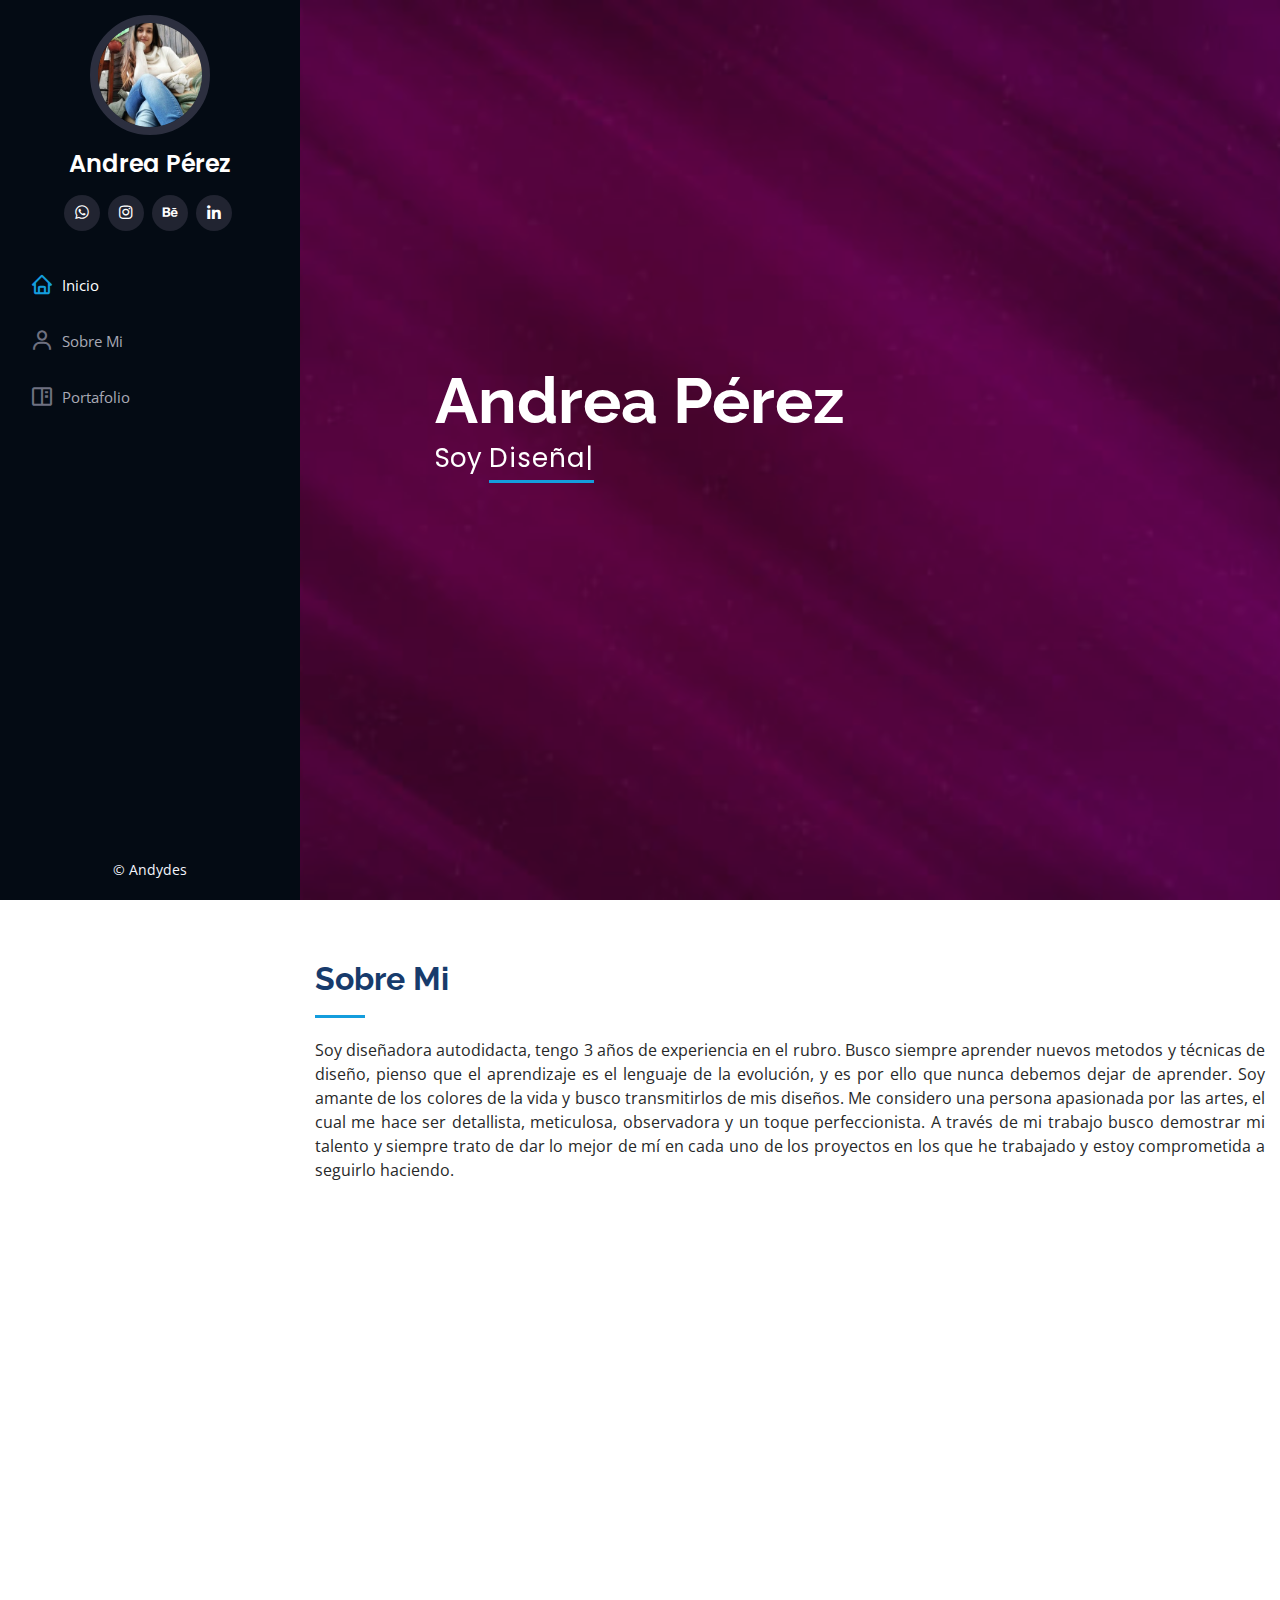
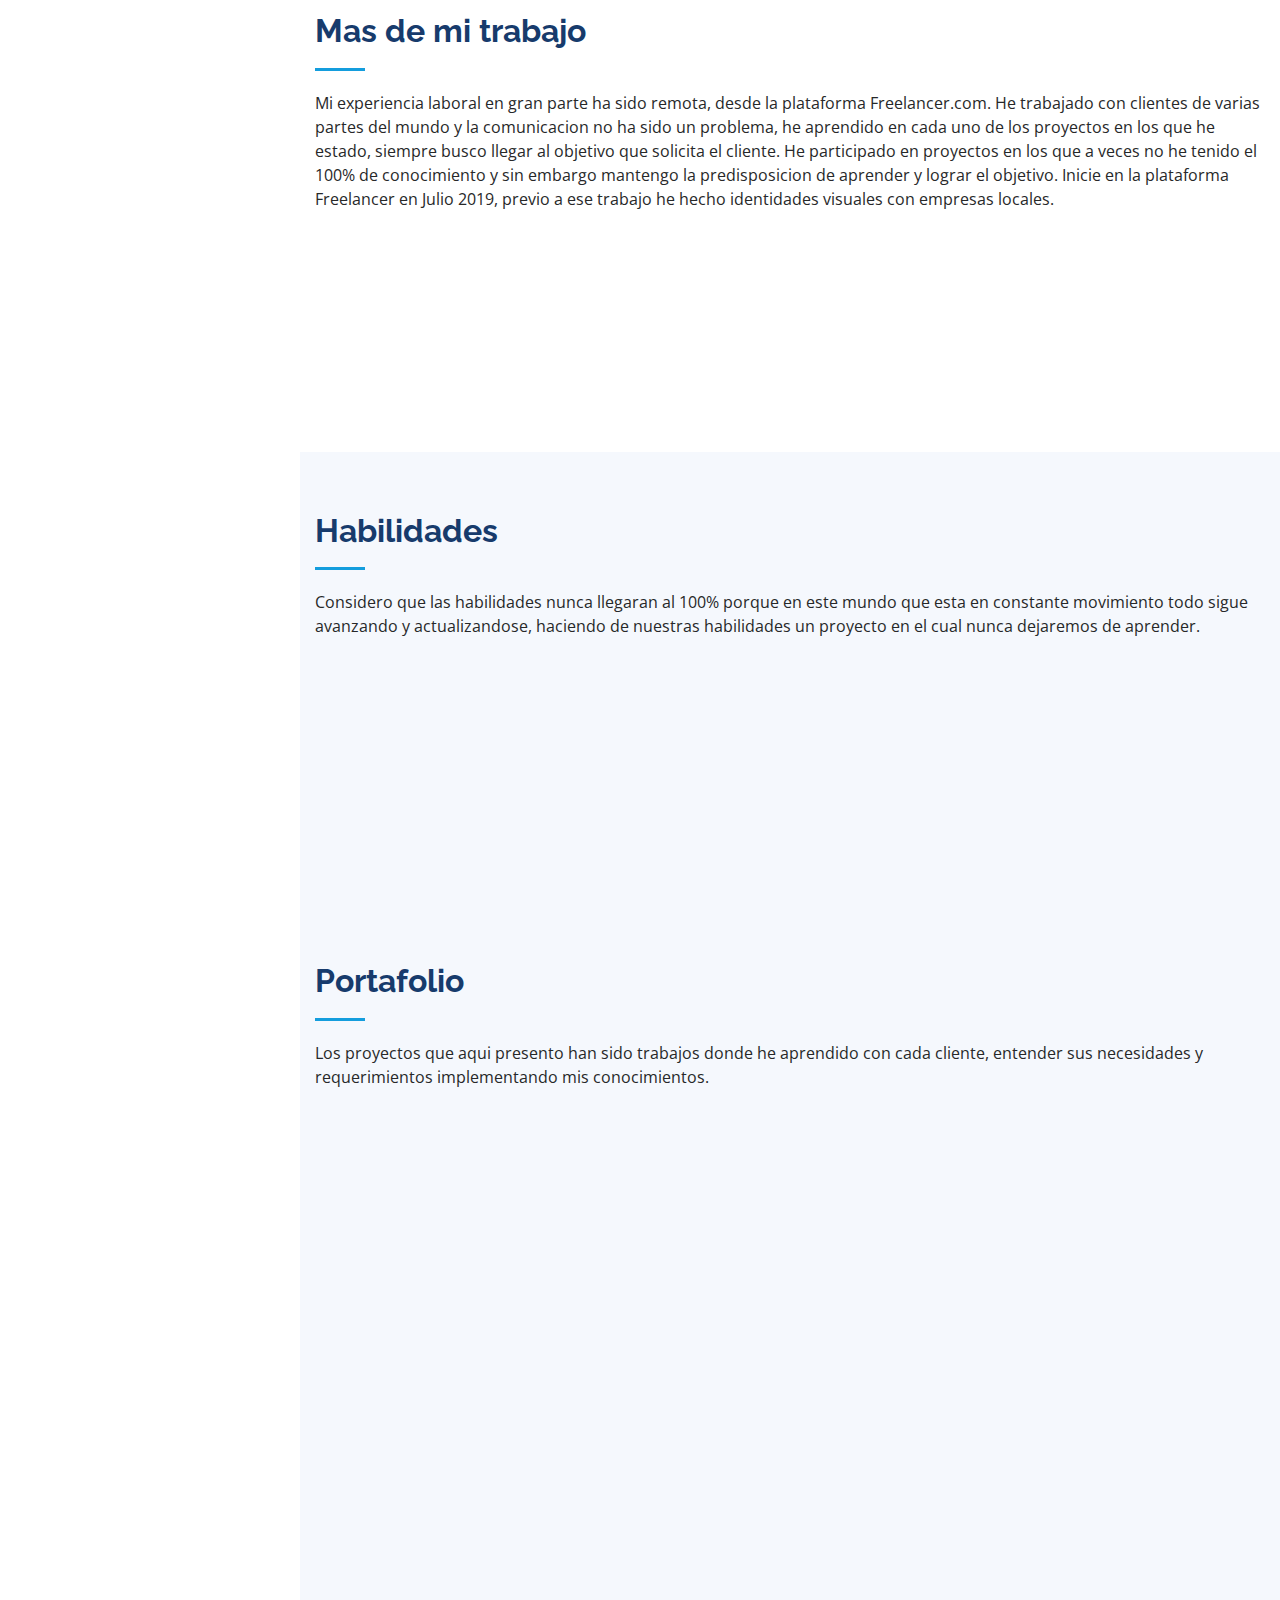
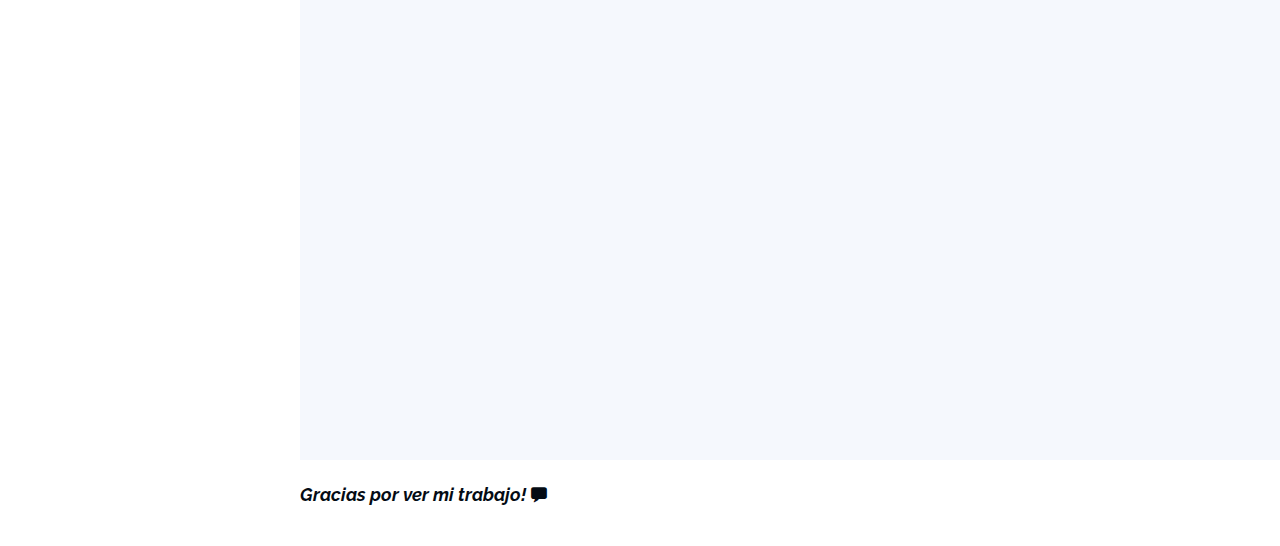
==== commit 017ccc1a: "mas sobre mi trabajo" ====
--- a/index.html
+++ b/index.html
@@ -137,9 +137,10 @@
           <p>Mi experiencia laboral en gran parte ha sido remota, desde la plataforma Freelancer.com.
             He trabajado con clientes de varias partes del mundo y la comunicacion no ha sido un problema, he aprendido en cada uno de 
             los proyectos en los que he estado, siempre busco llegar al objetivo que solicita el cliente.
-            Inicie en la plataforma Freelancer en Julio 2019, previo a ese trabajo he hecho identidades visuales con empresas locales
-            . Y he mantenido contacto con otros clientes que  
-          Sin embargo, hasta la actualidad sigo en </p>
+            He participado en proyectos en los que a veces no he tenido el 100% de conocimiento y sin embargo mantengo la predisposicion de aprender y lograr el 
+            objetivo. 
+            Inicie en la plataforma Freelancer en Julio 2019, previo a ese trabajo he hecho identidades visuales con empresas locales.
+          </p>
         </div>
 
         <div class="row no-gutters">
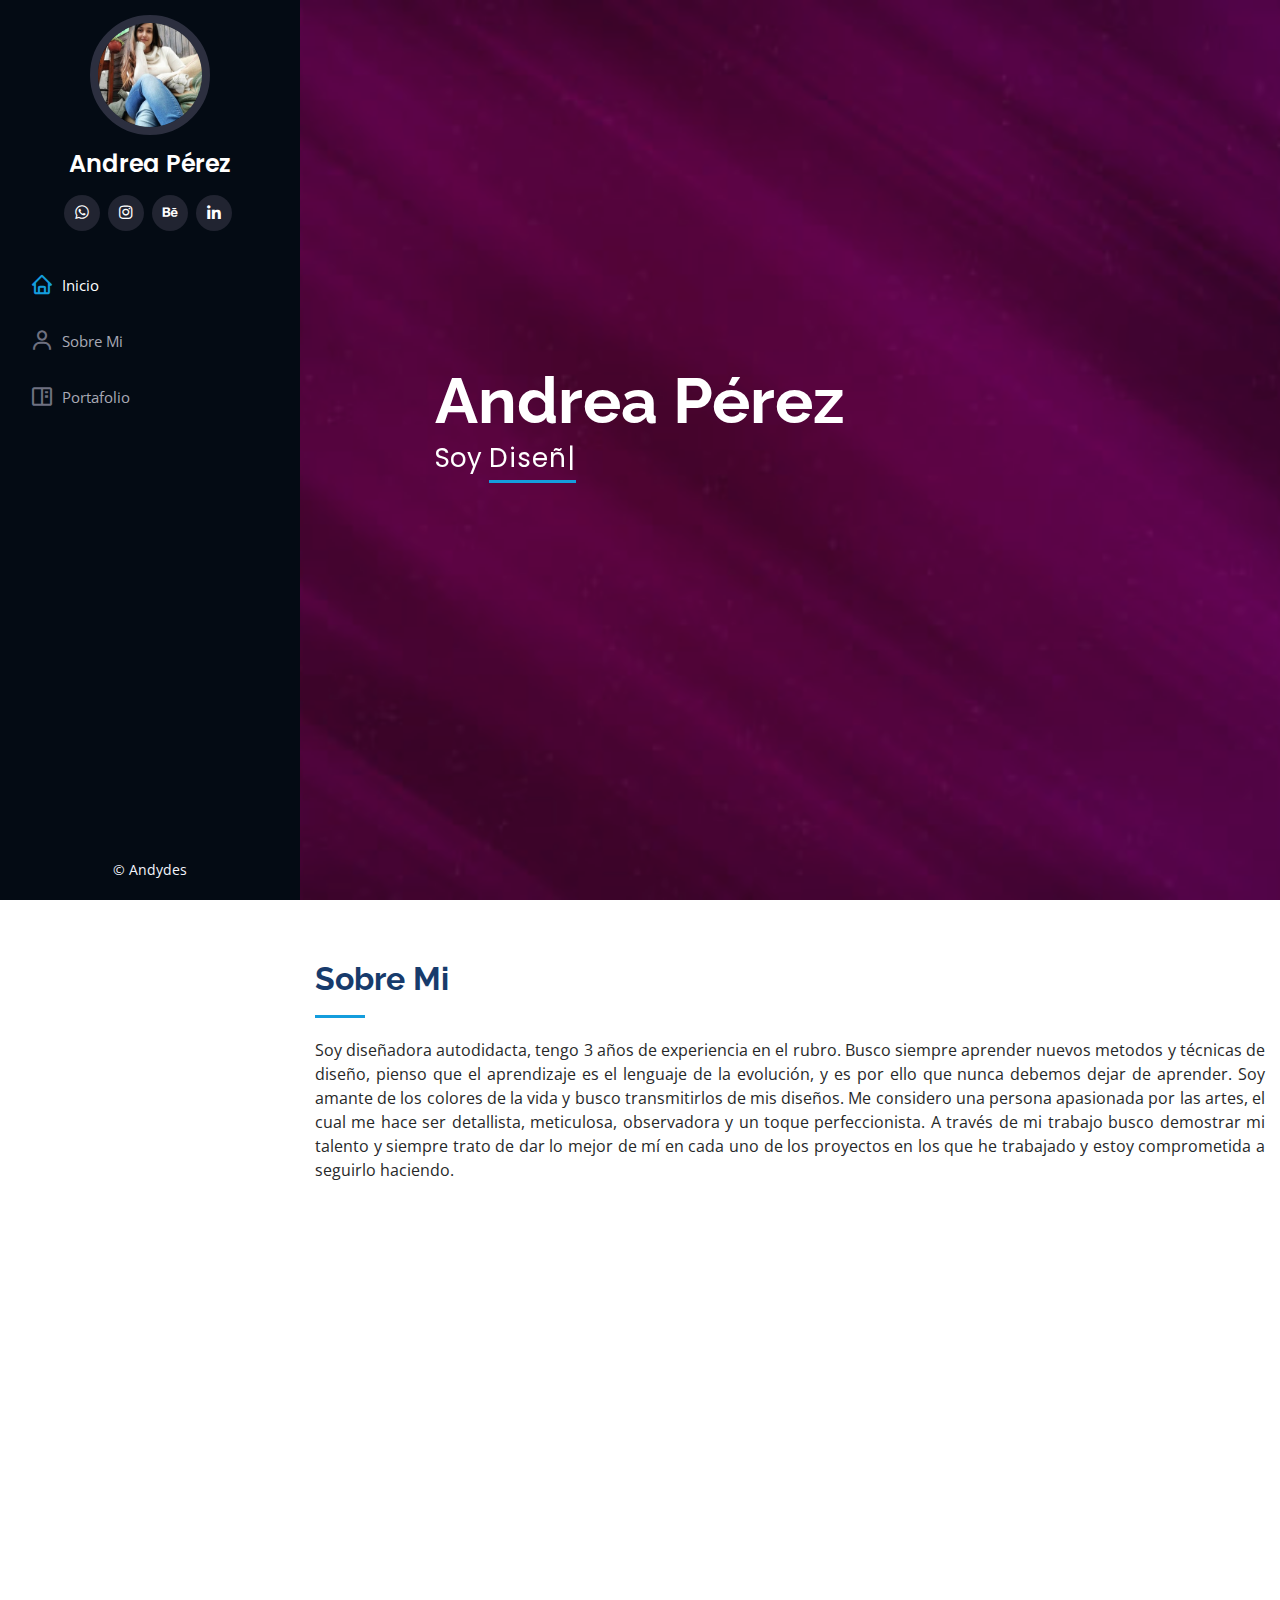
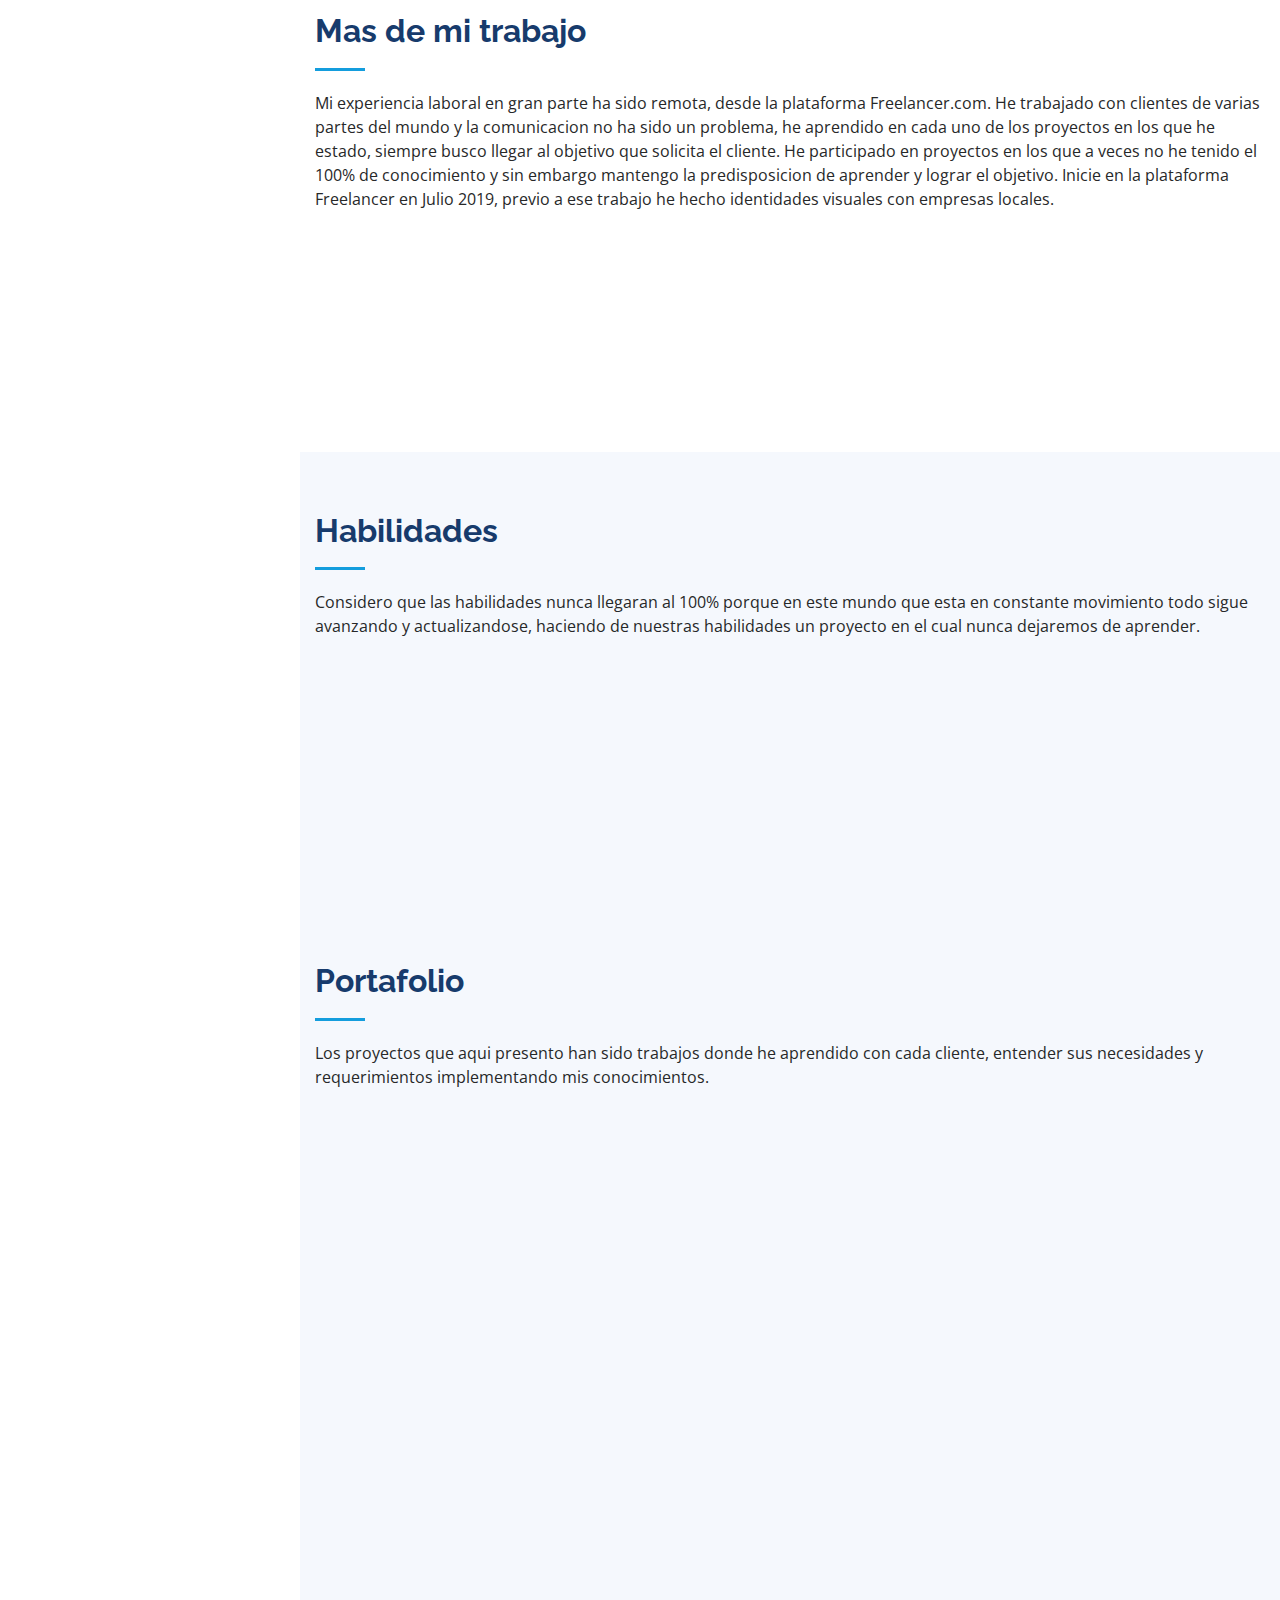
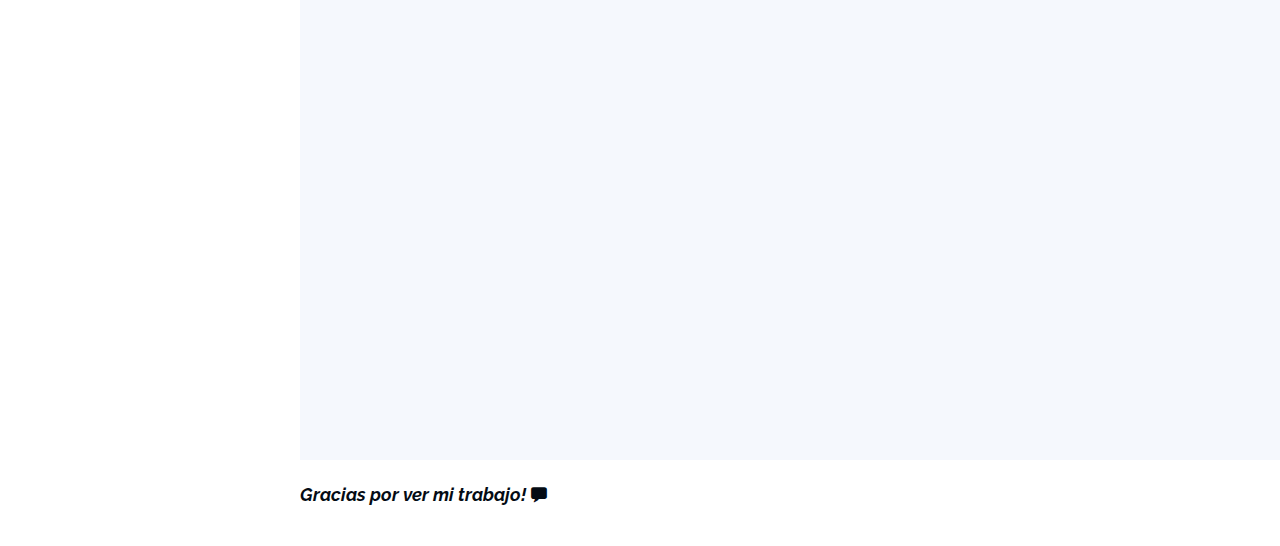
==== commit 1c8a0379: "loto" ====
--- a/index.html
+++ b/index.html
@@ -451,6 +451,16 @@
               </div>
             </div>
           </div>
+
+          <div class="col-lg-4 col-md-6 portfolio-item filter-illus">
+            <div class="portfolio-wrap">
+              <img src="assets/img/portfolio/loto.png" class="img-fluid" alt="">
+              <div class="portfolio-links">
+                <a href="assets/img/portfolio/loto.png" data-gall="portfolioGallery" class="venobox" title="Web 2"><i class="bx bx-plus"></i></a>
+              </div>
+            </div>
+          </div>
+          
         </div>
       </div>
     </section><!-- End Portfolio Section -->
@@ -602,6 +612,8 @@
     </div>
   </footer><!-- End  Footer -->
 
+  <!-- End  Footer -->
+
   <a href="#" class="back-to-top"><i class="icofont-simple-up"></i></a>
 
   <!-- Vendor JS Files -->
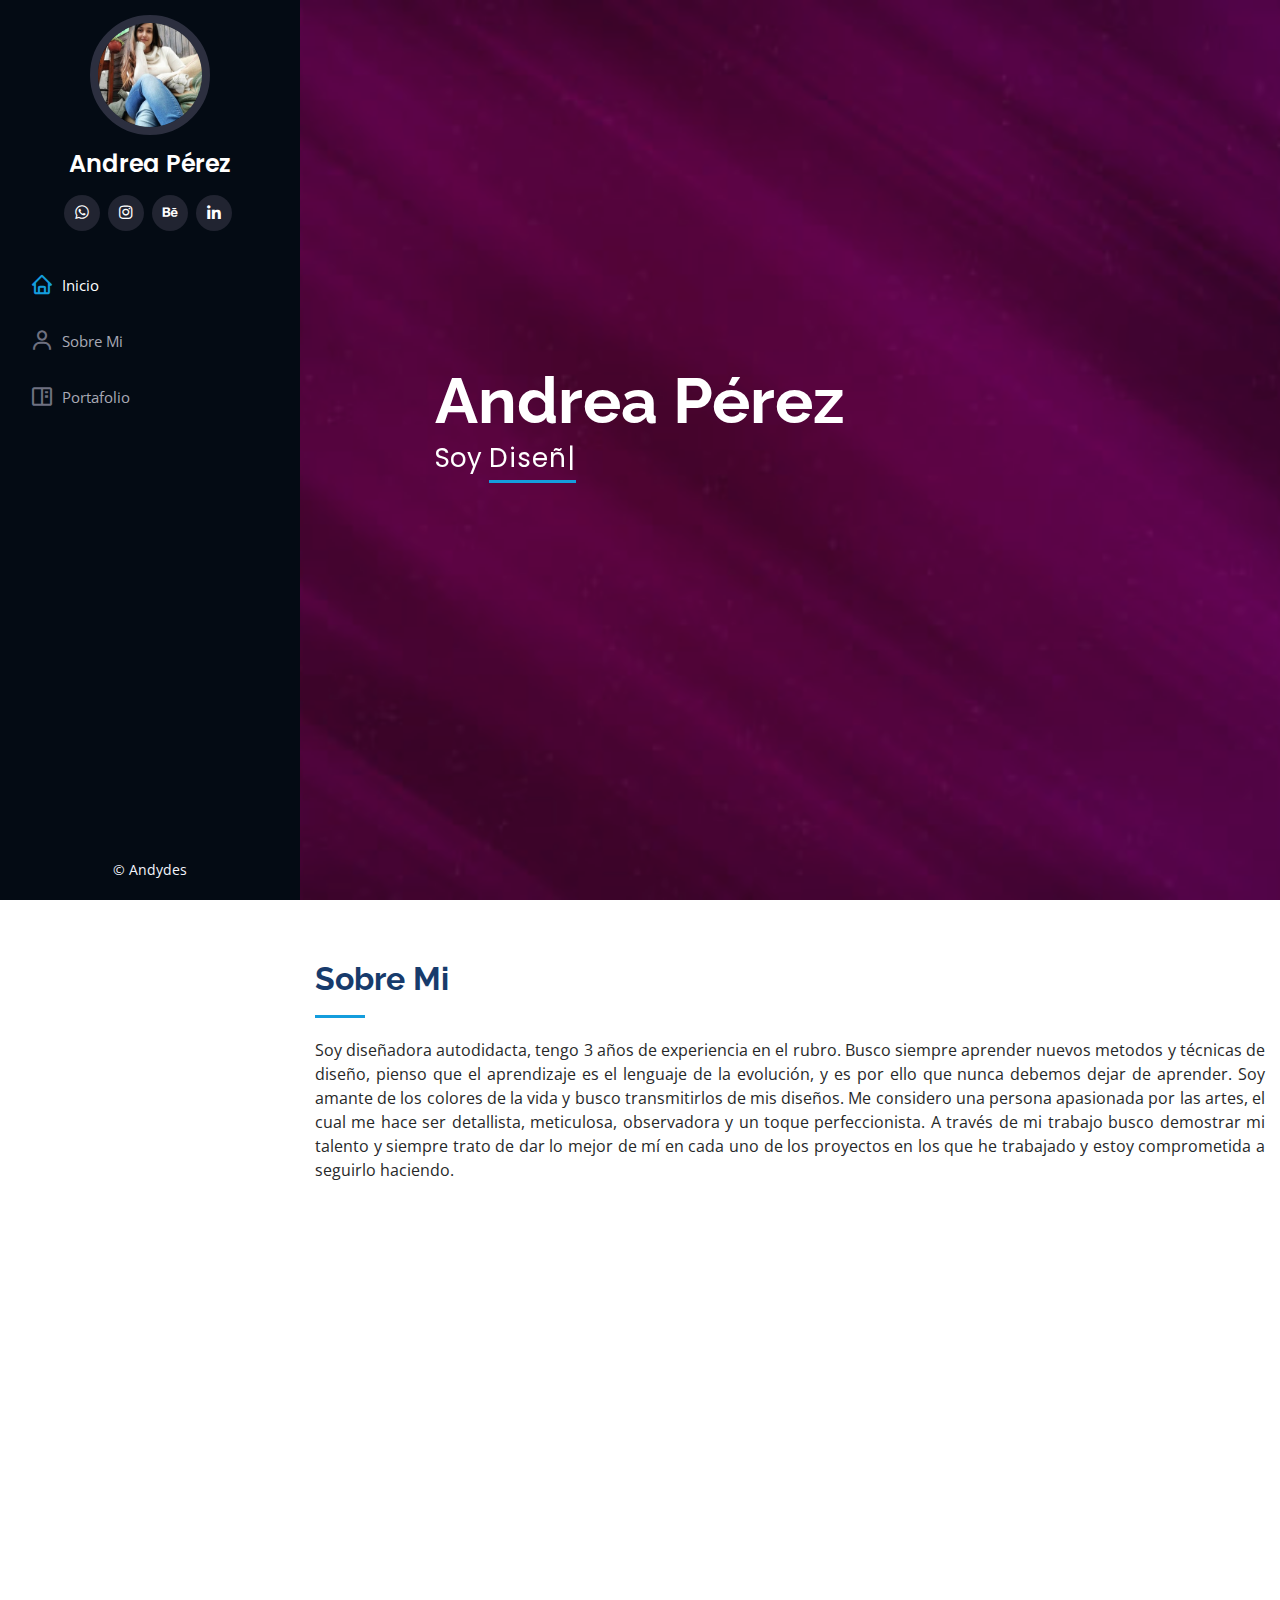
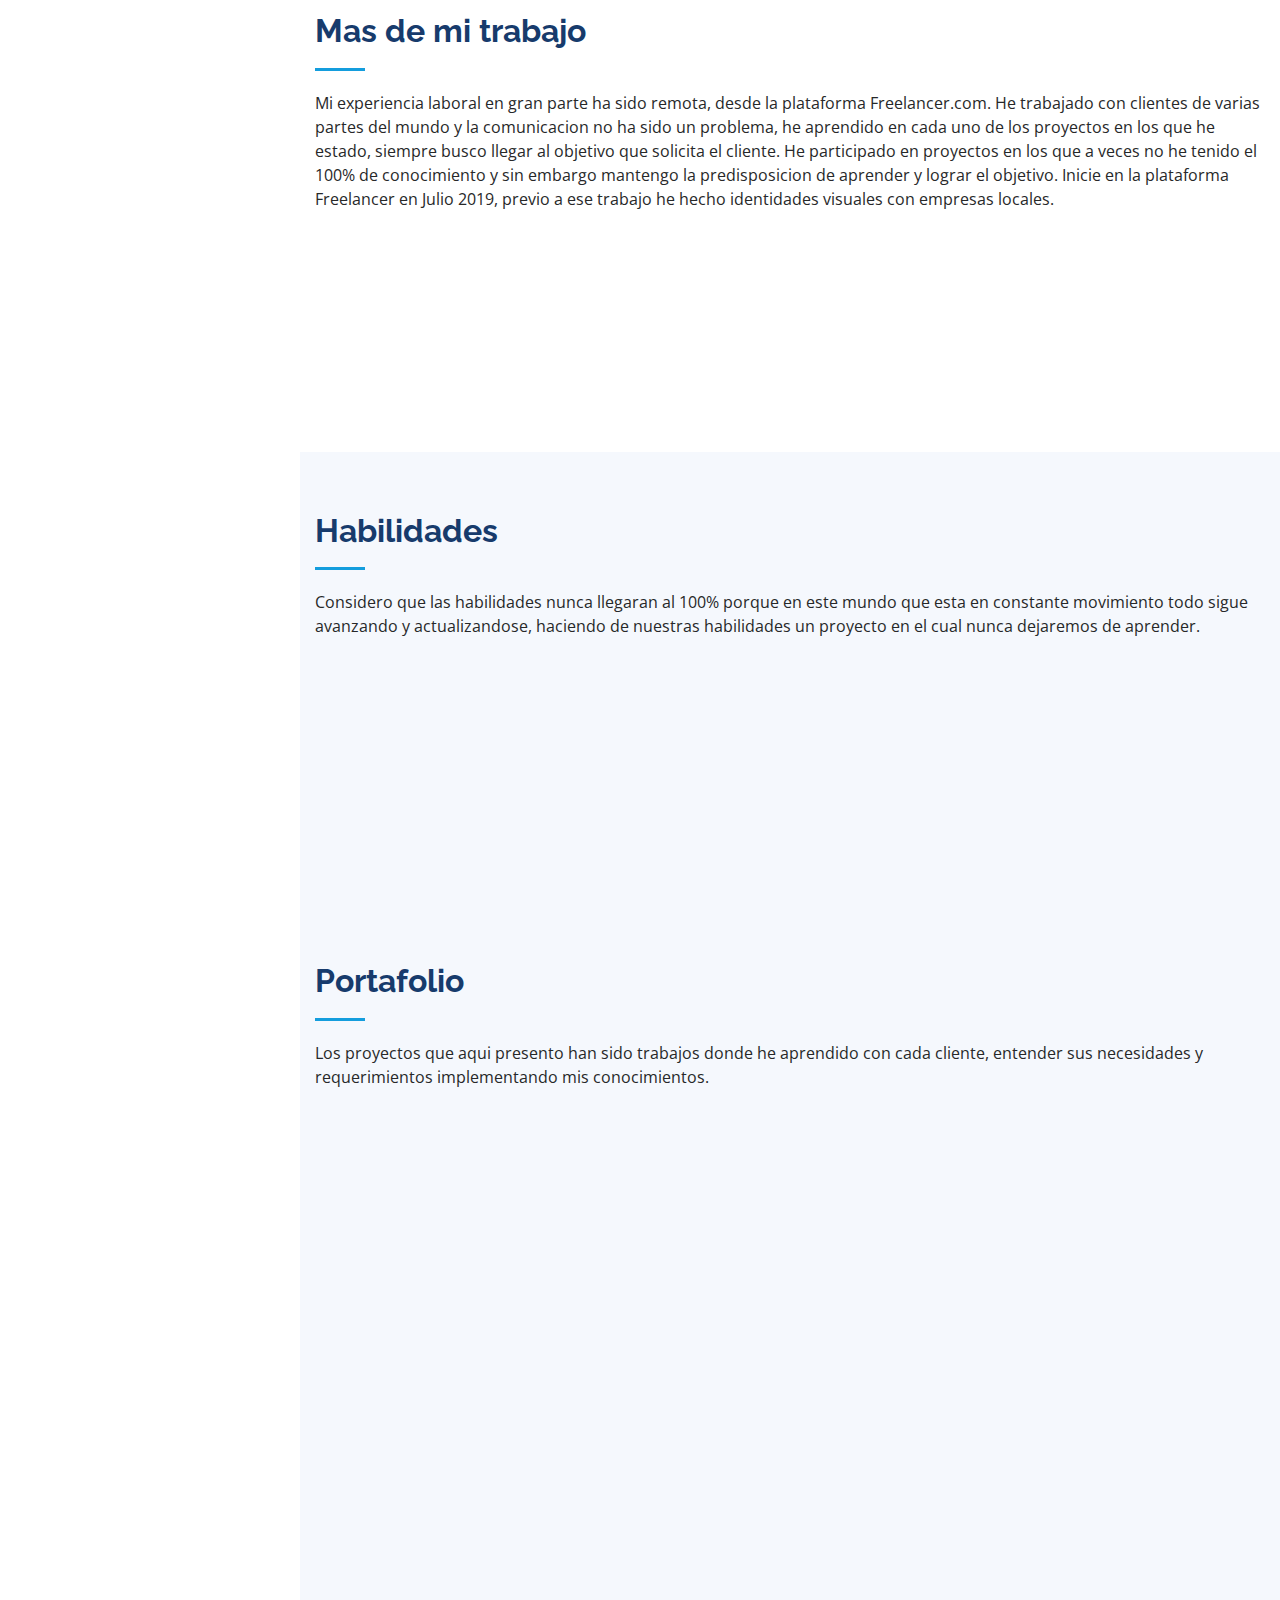
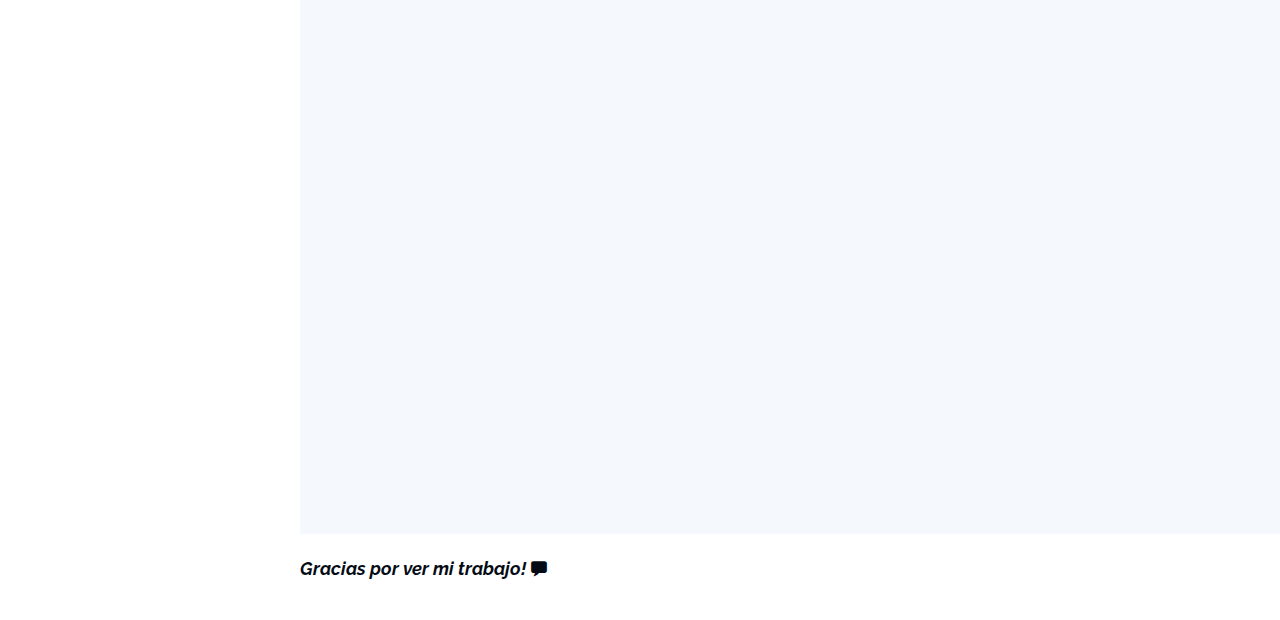
==== commit a8afe8d5: "new illust" ====
--- a/index.html
+++ b/index.html
@@ -33,6 +33,15 @@
   * Author: BootstrapMade.com
   * License: https://bootstrapmade.com/license/
   ======================================================== -->
+  <!-- Global site tag (gtag.js) - Google Analytics -->
+  <script async src="https://www.googletagmanager.com/gtag/js?id=UA-171126714-1"></script>
+  <script>
+    window.dataLayer = window.dataLayer || [];
+    function gtag(){dataLayer.push(arguments);}
+    gtag('js', new Date());
+
+    gtag('config', 'UA-171126714-1');
+  </script>
 </head>
 
 <body>
@@ -335,6 +344,15 @@
             </div>
           </div>
 
+          <div class="col-lg-4 col-md-6 portfolio-item filter-illus filter-all">
+            <div class="portfolio-wrap">
+              <img src="assets/img/portfolio/and.png" class="img-fluid" alt="">
+              <div class="portfolio-links">
+                <a href="assets/img/portfolio/and.png" data-gall="portfolioGallery" class="venobox" title="Card 1"><i class="bx bx-plus"></i></a>
+              </div>
+            </div>
+          </div>
+
           <div class="col-lg-4 col-md-6 portfolio-item filter-logo filter-all">
             <div class="portfolio-wrap">
               <img src="assets/img/portfolio/logo3.png" class="img-fluid" alt="">
